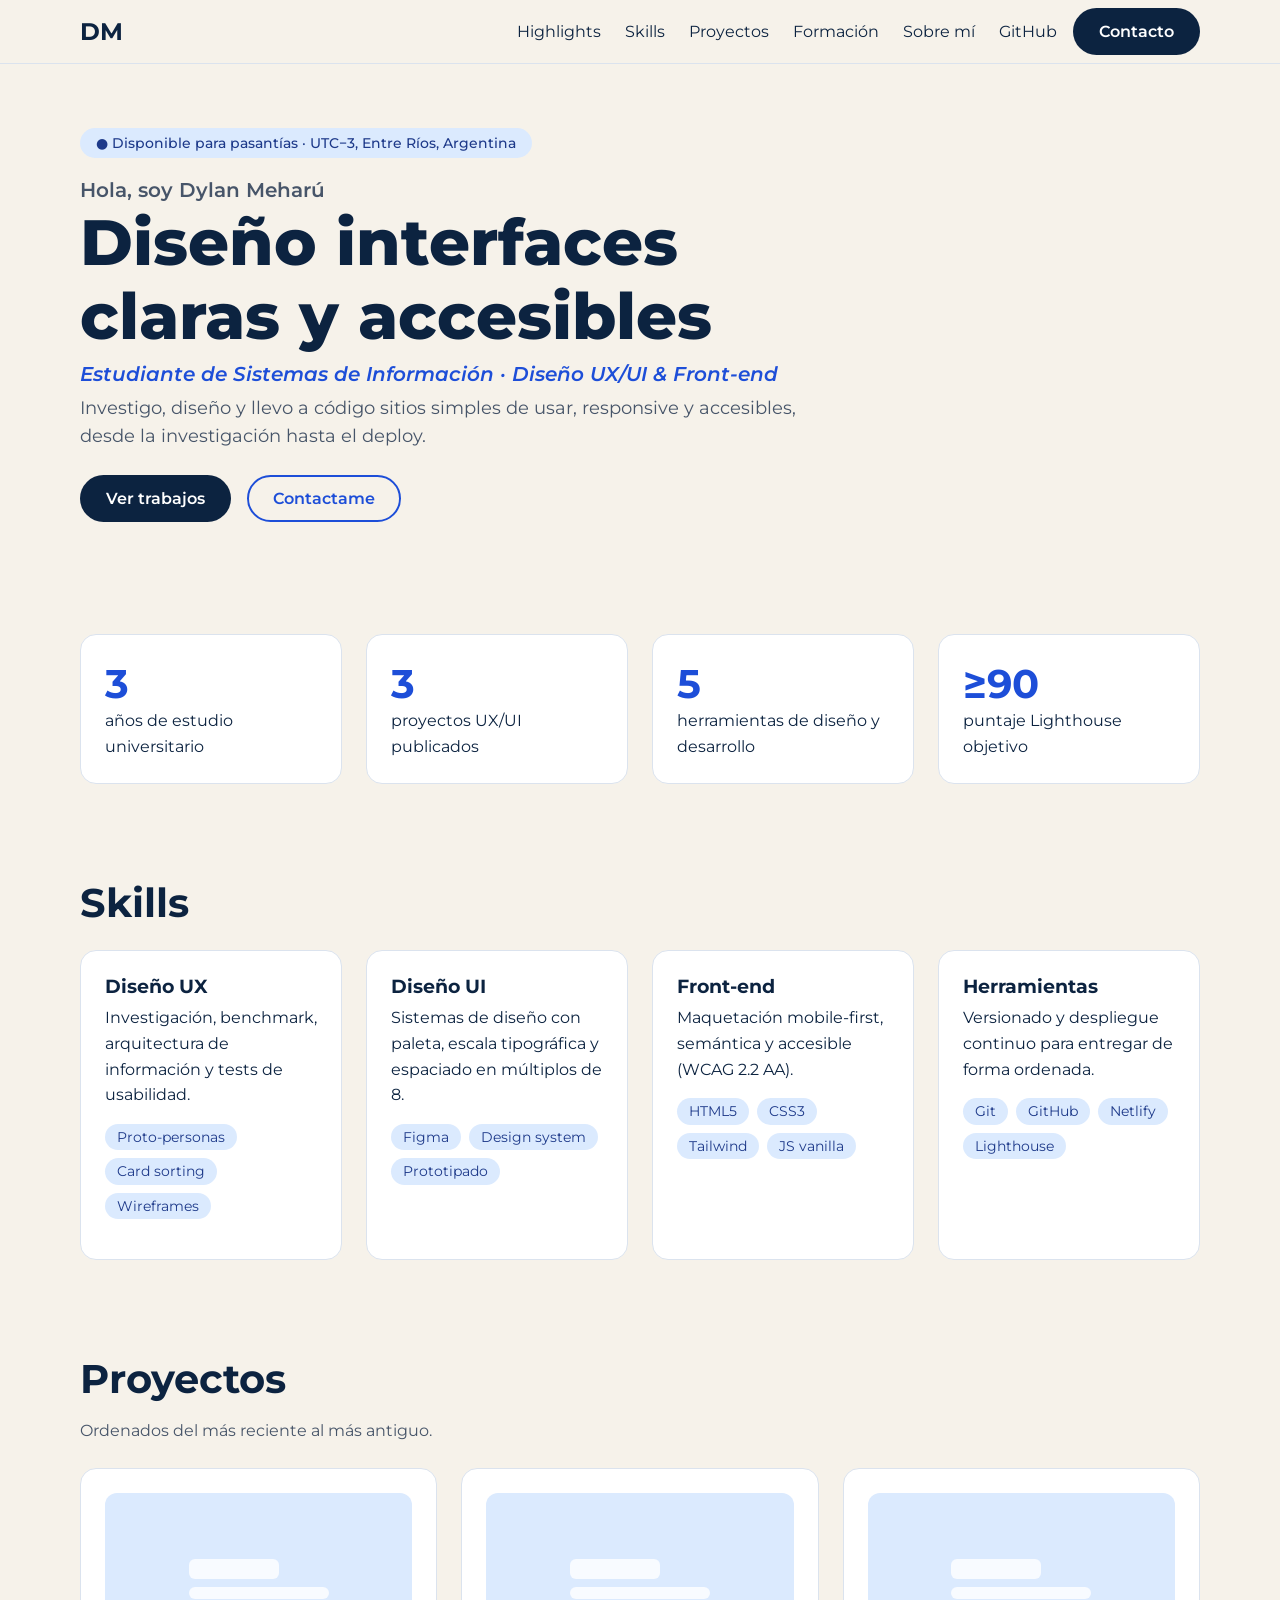
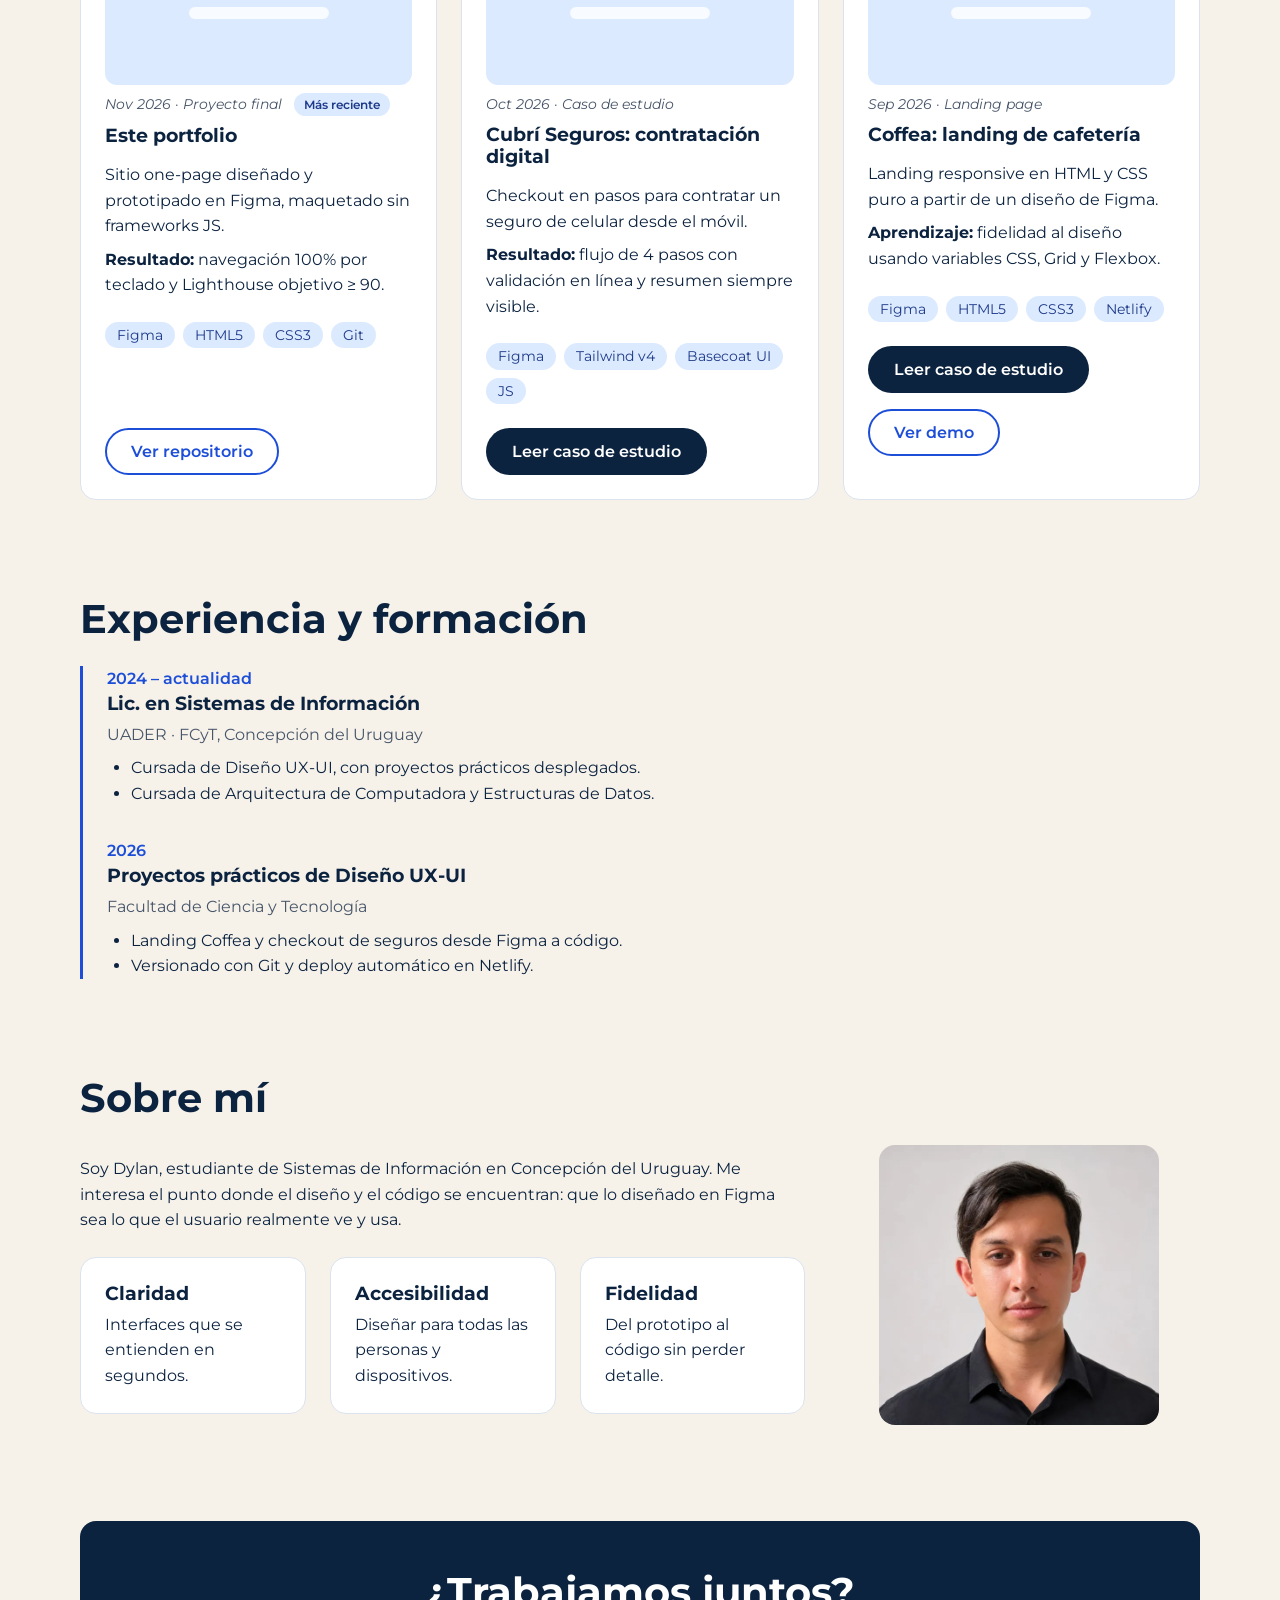
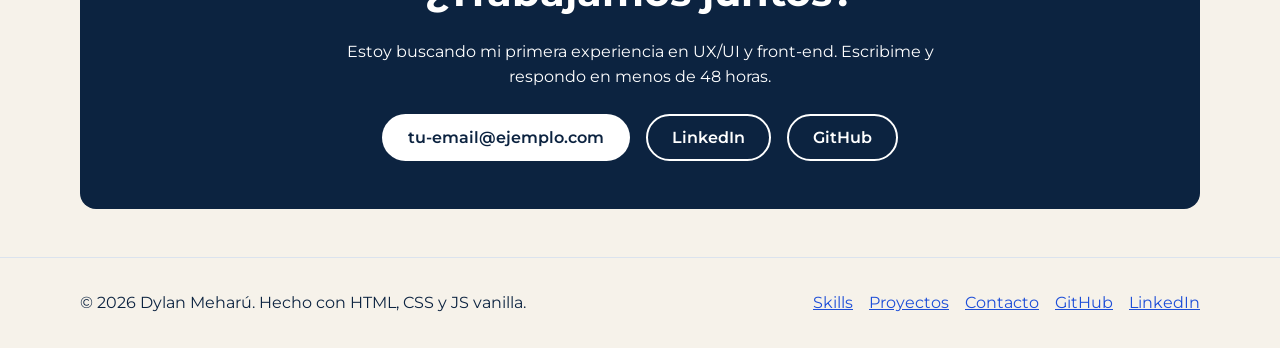
==== index.html @ 06a9a31b "feat: reordena el hero y deja el retrato solo en Sobre mí" ====
<!DOCTYPE html>
<html lang="es">

<head>
  <meta charset="utf-8">
  <meta name="viewport" content="width=device-width, initial-scale=1">
  <title>Dylan Meharú · Diseño UX/UI y Front-end</title>
  <meta name="description"
    content="Portfolio de Dylan Meharú, estudiante de Sistemas de Información (UADER). Casos de estudio de UX/UI y maquetación front-end accesible.">
  <meta name="theme-color" content="#f6f2ea">
  <meta property="og:title" content="Dylan Meharú · Diseño UX/UI y Front-end">
  <meta property="og:description" content="Casos de estudio de UX/UI y maquetación front-end accesible.">
  <meta property="og:type" content="website">
  <meta property="og:image" content="og-image.png">
  <link rel="icon"
    href="data:image/svg+xml,%3Csvg xmlns='http://www.w3.org/2000/svg' viewBox='0 0 32 32'%3E%3Crect width='32' height='32' rx='8' fill='%230c2340'/%3E%3Ctext x='16' y='22' font-size='16' font-family='sans-serif' font-weight='700' text-anchor='middle' fill='%23e8dcc8'%3EDM%3C/text%3E%3C/svg%3E">
  <link rel="preconnect" href="https://fonts.googleapis.com">
  <link rel="preconnect" href="https://fonts.gstatic.com" crossorigin>
  <link
    href="https://fonts.googleapis.com/css2?family=Montserrat:ital,wght@0,400;0,500;0,700;0,800;1,400;1,600&display=swap"
    rel="stylesheet">
  <link rel="stylesheet" href="styles.css">
</head>

<body>
  <a class="skip" href="#main">Saltar al contenido</a>

  <header class="site-header">
    <div class="container bar">
      <a href="#top" class="logo" aria-label="Dylan Meharú, inicio">DM</a>
      <button class="menu-btn" aria-expanded="false" aria-controls="nav" aria-label="Abrir menú">☰</button>
      <nav id="nav" class="nav" aria-label="Principal">
        <ul>
          <li><a href="#metrics">Highlights</a></li>
          <li><a href="#skills">Skills</a></li>
          <li><a href="#projects">Proyectos</a></li>
          <li><a href="#experience">Formación</a></li>
          <li><a href="#about">Sobre mí</a></li>
          <li><a href="https://github.com/meharudylan" target="_blank" rel="noopener noreferrer">GitHub</a></li>
          <li><a class="btn btn-primary" href="#contact">Contacto</a></li>
        </ul>
      </nav>
    </div>
  </header>

  <main id="main">
    <section id="top" class="hero container">
      <p class="badge"><span aria-hidden="true">●</span> Disponible para pasantías · UTC−3, Entre Ríos, Argentina</p>
      <p class="eyebrow">Hola, soy Dylan Meharú</p>
      <h1>Diseño interfaces claras y accesibles</h1>
      <p class="role">Estudiante de Sistemas de Información · Diseño UX/UI &amp; Front-end</p>
      <p class="lead">Investigo, diseño y llevo a código sitios simples de usar, responsive y accesibles, desde la
        investigación hasta el deploy.</p>
      <div class="actions">
        <a class="btn btn-primary" href="#projects">Ver trabajos</a>
        <a class="btn btn-secondary" href="#contact">Contactame</a>
      </div>
    </section>

    <section id="metrics" class="container" aria-labelledby="h-metrics">
      <h2 id="h-metrics" class="sr-only">Highlights</h2>
      <ul class="grid metrics">
        <li class="card"><span class="num">3</span><span>años de estudio universitario</span></li>
        <li class="card"><span class="num">3</span><span>proyectos UX/UI publicados</span></li>
        <li class="card"><span class="num">5</span><span>herramientas de diseño y desarrollo</span></li>
        <li class="card"><span class="num">≥90</span><span>puntaje Lighthouse objetivo</span></li>
      </ul>
    </section>

    <section id="skills" class="container" aria-labelledby="h-skills">
      <h2 id="h-skills">Skills</h2>
      <div class="grid cols-4">
        <article class="card">
          <h3>Diseño UX</h3>
          <p>Investigación, benchmark, arquitectura de información y tests de usabilidad.</p>
          <ul class="chips">
            <li>Proto-personas</li>
            <li>Card sorting</li>
            <li>Wireframes</li>
          </ul>
        </article>
        <article class="card">
          <h3>Diseño UI</h3>
          <p>Sistemas de diseño con paleta, escala tipográfica y espaciado en múltiplos de 8.</p>
          <ul class="chips">
            <li>Figma</li>
            <li>Design system</li>
            <li>Prototipado</li>
          </ul>
        </article>
        <article class="card">
          <h3>Front-end</h3>
          <p>Maquetación mobile-first, semántica y accesible (WCAG 2.2 AA).</p>
          <ul class="chips">
            <li>HTML5</li>
            <li>CSS3</li>
            <li>Tailwind</li>
            <li>JS vanilla</li>
          </ul>
        </article>
        <article class="card">
          <h3>Herramientas</h3>
          <p>Versionado y despliegue continuo para entregar de forma ordenada.</p>
          <ul class="chips">
            <li>Git</li>
            <li>GitHub</li>
            <li>Netlify</li>
            <li>Lighthouse</li>
          </ul>
        </article>
      </div>
    </section>

    <section id="projects" class="container" aria-labelledby="h-projects">
      <h2 id="h-projects">Proyectos</h2>
      <p class="section-intro">Ordenados del más reciente al más antiguo.</p>
      <div class="grid cols-3">
        <article class="card project">
          <div class="mock mock-c" role="img" aria-label="Mockup de este portfolio: hero con título grande y tarjetas">
            <span></span><span></span><span></span>
          </div>
          <p class="meta"><time datetime="2026-11">Nov 2026</time> · Proyecto final <span class="badge-new">Más
              reciente</span></p>
          <h3>Este portfolio</h3>
          <p>Sitio one-page diseñado y prototipado en Figma, maquetado sin frameworks JS.</p>
          <p><strong>Resultado:</strong> navegación 100% por teclado y Lighthouse objetivo ≥ 90.</p>
          <ul class="chips">
            <li>Figma</li>
            <li>HTML5</li>
            <li>CSS3</li>
            <li>Git</li>
          </ul>
          <a class="btn btn-secondary" href="https://github.com/meharudylan" target="_blank"
            rel="noopener noreferrer">Ver repositorio</a>
        </article>
        <article class="card project">
          <div class="mock" role="img" aria-label="Mockup del checkout de Cubrí Seguros: pasos y resumen de pago">
            <span></span><span></span><span></span>
          </div>
          <p class="meta"><time datetime="2026-10">Oct 2026</time> · Caso de estudio</p>
          <h3>Cubrí Seguros: contratación digital</h3>
          <p>Checkout en pasos para contratar un seguro de celular desde el móvil.</p>
          <p><strong>Resultado:</strong> flujo de 4 pasos con validación en línea y resumen siempre visible.</p>
          <ul class="chips">
            <li>Figma</li>
            <li>Tailwind v4</li>
            <li>Basecoat UI</li>
            <li>JS</li>
          </ul>
          <button class="btn btn-primary" data-open="case">Leer caso de estudio</button>
        </article>
        <article class="card project">
          <div class="mock mock-b" role="img"
            aria-label="Mockup de la landing Coffea: portada con imagen de café y botón de pedido">
            <span></span><span></span><span></span>
          </div>
          <p class="meta"><time datetime="2026-09">Sep 2026</time> · Landing page</p>
          <h3>Coffea: landing de cafetería</h3>
          <p>Landing responsive en HTML y CSS puro a partir de un diseño de Figma.</p>
          <p><strong>Aprendizaje:</strong> fidelidad al diseño usando variables CSS, Grid y Flexbox.</p>
          <ul class="chips">
            <li>Figma</li>
            <li>HTML5</li>
            <li>CSS3</li>
            <li>Netlify</li>
          </ul>
          <div class="actions"><button class="btn btn-primary" data-open="case-coffea">Leer caso de estudio</button><a
              class="btn btn-secondary" href="https://coffea-landing.netlify.app/" target="_blank"
              rel="noopener noreferrer">Ver demo</a></div>
        </article>
      </div>
    </section>

    <section id="experience" class="container" aria-labelledby="h-exp">
      <h2 id="h-exp">Experiencia y formación</h2>
      <ol class="timeline">
        <li><span class="period">2024 – actualidad</span>
          <h3>Lic. en Sistemas de Información</h3>
          <p class="org">UADER · FCyT, Concepción del Uruguay</p>
          <ul>
            <li>Cursada de Diseño UX-UI, con proyectos prácticos desplegados.</li>
            <li>Cursada de Arquitectura de Computadora y Estructuras de Datos.</li>
          </ul>
        </li>
        <li><span class="period">2026</span>
          <h3>Proyectos prácticos de Diseño UX-UI</h3>
          <p class="org">Facultad de Ciencia y Tecnología</p>
          <ul>
            <li>Landing Coffea y checkout de seguros desde Figma a código.</li>
            <li>Versionado con Git y deploy automático en Netlify.</li>
          </ul>
        </li>
      </ol>
    </section>

    <section id="about" class="container" aria-labelledby="h-about">
      <h2 id="h-about">Sobre mí</h2>
      <div class="about">
        <div>
          <p>Soy Dylan, estudiante de Sistemas de Información en Concepción del Uruguay. Me interesa el punto donde el
            diseño y el código se encuentran: que lo diseñado en Figma sea lo que el usuario realmente ve y usa.</p>
          <div class="grid cols-3">
            <article class="card">
              <h3>Claridad</h3>
              <p>Interfaces que se entienden en segundos.</p>
            </article>
            <article class="card">
              <h3>Accesibilidad</h3>
              <p>Diseñar para todas las personas y dispositivos.</p>
            </article>
            <article class="card">
              <h3>Fidelidad</h3>
              <p>Del prototipo al código sin perder detalle.</p>
            </article>
          </div>
        </div>
        <img src="retrato.webp" width="320" height="320" loading="lazy"
          alt="Retrato de Dylan Meharú, de frente, con camisa negra y fondo gris claro">
      </div>
    </section>

    <section id="contact" class="container" aria-labelledby="h-contact">
      <div class="contact">
        <h2 id="h-contact">¿Trabajamos juntos?</h2>
        <p>Estoy buscando mi primera experiencia en UX/UI y front-end. Escribime y respondo en menos de 48 horas.</p>
        <div class="actions">
          <a class="btn btn-light" href="mailto:tu-email@ejemplo.com">tu-email@ejemplo.com</a>
          <a class="btn btn-outline" href="https://www.linkedin.com/in/dylan-meharu-67aa97449/" target="_blank"
            rel="noopener noreferrer">LinkedIn</a>
          <a class="btn btn-outline" href="https://github.com/meharudylan" target="_blank"
            rel="noopener noreferrer">GitHub</a>
        </div>
      </div>
    </section>
  </main>

  <footer class="site-footer">
    <div class="container foot">
      <p>© 2026 Dylan Meharú. Hecho con HTML, CSS y JS vanilla.</p>
      <nav aria-label="Pie de página">
        <ul>
          <li><a href="#skills">Skills</a></li>
          <li><a href="#projects">Proyectos</a></li>
          <li><a href="#contact">Contacto</a></li>
          <li><a href="https://github.com/meharudylan" target="_blank" rel="noopener noreferrer">GitHub</a></li>
          <li><a href="https://www.linkedin.com/in/dylan-meharu-67aa97449/" target="_blank"
              rel="noopener noreferrer">LinkedIn</a>
          </li>
        </ul>
      </nav>
    </div>
  </footer>

  <dialog id="case" aria-labelledby="case-title">
    <article>
      <button class="close" data-close aria-label="Cerrar caso de estudio">✕</button>
      <h2 id="case-title">Caso de estudio: Cubrí Seguros</h2>
      <h3>Problema</h3>
      <p>Contratar un seguro online suele ser largo y confuso; muchas personas abandonan antes de pagar.</p>
      <h3>Proceso</h3>
      <p>Definí un proto-persona, comparé 3 flujos de contratación, armé wireframes y un design system en Figma, y probé
        el prototipo con 3 personas.</p>
      <h3>Solución</h3>
      <p>Un checkout de 4 pasos (datos, equipo, plan y pago) con validación en línea y un resumen fijo del precio.</p>
      <h3>Resultado</h3>
      <p>Las 3 personas completaron la contratación sin ayuda; ajusté etiquetas y el contraste de errores según sus
        hallazgos.</p>
    </article>
  </dialog>
  <dialog id="case-coffea" aria-labelledby="case-coffea-title">
    <article>
      <button class="close" data-close aria-label="Cerrar caso de estudio">✕</button>
      <h2 id="case-coffea-title">Caso de estudio: Coffea</h2>
      <h3>Problema</h3>
      <p>Una cafetería necesitaba una landing que mostrara menú, historia y contacto de forma clara en el celular, sin
        depender de frameworks ni de un sitio pesado.</p>
      <h3>Proceso</h3>
      <p>Partí de un diseño de Figma y lo analicé por secciones. Definí variables CSS para la paleta y el espaciado en
        múltiplos de 8, y maqueté mobile-first con Flexbox y Grid.</p>
      <h3>Solución</h3>
      <p>Una landing estática en HTML5 y CSS3, sin JavaScript, con encabezados ordenados, imágenes optimizadas y botones
        con estados hover, foco y activo.</p>
      <h3>Resultado</h3>
      <p>El sitio se ve igual al diseño en 375, 768 y 1280 px y se publica automáticamente en Netlify desde el
        repositorio. Aprendí a mantener fidelidad al Figma con un sistema de variables.</p>
    </article>
  </dialog>
  <script src="script.js" defer></script>
</body>

</html>
---- styles.css ----
/* Paleta: azul marino #0C2340 con acento beige #E8DCC8 (modo oscuro) */
:root {
  --bg: #f6f2ea;
  --surface: #ffffff;
  --ink: #0c2340;
  --muted: #475569;
  --line: #dbe3ee;
  --primary-bg: #0c2340;
  --primary-hover: #081a30;
  --primary-text: #ffffff;
  --secondary: #1d4ed8;
  --focus: #1d4ed8;
  --tag-bg: #dbeafe;
  --tag-text: #1e3a8a;
  --ok: #15803d;
  --err: #b91c1c;
  --s1: 8px;
  --s2: 16px;
  --s3: 24px;
  --s4: 32px;
  --s6: 48px;
  --s8: 64px;
  --r: 16px;
  --font-d: "Montserrat", system-ui, sans-serif;
  --font-b: "Montserrat", system-ui, sans-serif
}

* {
  box-sizing: border-box;
  margin: 0
}

html {
  scroll-behavior: smooth
}

body {
  font: 400 1rem/1.6 var(--font-b);
  background: var(--bg);
  color: var(--ink)
}

section[id] {
  scroll-margin-top: 88px
}

img {
  max-width: 100%;
  height: auto;
  border-radius: var(--r)
}

ul,
ol {
  padding: 0;
  list-style: none
}

a {
  color: var(--secondary)
}

h1,
h2,
h3 {
  font-family: var(--font-d);
  line-height: 1.15
}

h1 {
  font-size: clamp(2.25rem, 7vw, 4rem);
  font-weight: 800
}

h2 {
  font-size: clamp(1.75rem, 4vw, 2.5rem);
  margin-bottom: var(--s3)
}

h3 {
  font-size: 1.2rem;
  margin-bottom: var(--s1);
  font-weight: 700
}

.container {
  width: min(1120px, 100% - 2*var(--s2));
  margin-inline: auto;
  padding-block: var(--s6)
}

.sr-only {
  position: absolute;
  width: 1px;
  height: 1px;
  overflow: hidden;
  clip: rect(0 0 0 0)
}

.skip {
  position: absolute;
  left: var(--s2);
  top: -60px;
  background: var(--ink);
  color: var(--bg);
  padding: var(--s1) var(--s2);
  border-radius: 8px;
  z-index: 30
}

.skip:focus-visible {
  top: var(--s1)
}

:focus-visible {
  outline: 3px solid var(--focus);
  outline-offset: 3px
}

.site-header {
  position: sticky;
  top: 0;
  z-index: 20;
  background: var(--bg);
  border-bottom: 1px solid var(--line)
}

.bar {
  display: flex;
  align-items: center;
  justify-content: space-between;
  padding-block: var(--s1)
}

.logo {
  font: 700 1.5rem var(--font-d);
  text-decoration: none;
  color: var(--ink)
}

.menu-btn {
  font-size: 1.5rem;
  background: none;
  color: var(--ink);
  border: 1px solid var(--line);
  border-radius: 8px;
  width: 44px;
  height: 44px;
  cursor: pointer
}

.nav {
  display: none;
  position: absolute;
  left: 0;
  right: 0;
  top: 100%;
  background: var(--bg);
  border-bottom: 1px solid var(--line);
  padding: var(--s2)
}

.nav.open {
  display: block
}

.nav ul {
  display: grid;
  gap: var(--s1)
}

.nav a:not(.btn) {
  display: block;
  padding: var(--s1);
  color: var(--ink);
  text-decoration: none;
  border-radius: 8px
}

.nav a:not(.btn):hover {
  background: var(--tag-bg)
}

.btn {
  display: inline-block;
  font: 600 1rem var(--font-b);
  padding: 12px 24px;
  border-radius: 999px;
  border: 2px solid transparent;
  text-decoration: none;
  cursor: pointer;
  transition: transform .2s, background .2s
}

.btn:hover {
  transform: translateY(-2px)
}

.btn:active {
  transform: translateY(0)
}

.btn-primary {
  background: var(--primary-bg);
  color: var(--primary-text)
}

.btn-primary:hover {
  background: var(--primary-hover)
}

.btn-secondary {
  background: transparent;
  color: var(--secondary);
  border-color: var(--secondary)
}

.btn-secondary:hover {
  background: var(--tag-bg)
}

.btn-light {
  background: var(--primary-text);
  color: var(--primary-bg)
}

.btn-outline {
  border-color: var(--primary-text);
  color: var(--primary-text)
}

.btn-outline:hover {
  background: color-mix(in srgb, var(--primary-text) 15%, transparent)
}

.hero {
  padding-block: var(--s8)
}

.badge {
  display: inline-block;
  background: var(--tag-bg);
  color: var(--tag-text);
  padding: 4px 16px;
  border-radius: 999px;
  font-size: .875rem;
  font-weight: 500
}

.role {
  font: italic 600 1.25rem var(--font-b);
  color: var(--secondary);
  margin-block: var(--s1)
}

.lead {
  max-width: 60ch;
  font-size: 1.125rem;
  color: var(--muted);
  margin-bottom: var(--s3)
}

.actions {
  display: flex;
  flex-wrap: wrap;
  gap: var(--s2)
}

.grid {
  display: grid;
  gap: var(--s3)
}

.metrics {
  grid-template-columns: repeat(2, 1fr)
}

.card {
  background: var(--surface);
  border: 1px solid var(--line);
  border-radius: var(--r);
  padding: var(--s3);
  transition: transform .2s, box-shadow .2s
}

.card:hover {
  transform: translateY(-4px);
  box-shadow: 0 12px 24px rgba(0, 0, 0, .15)
}

.num {
  display: block;
  font: 700 2.5rem var(--font-d);
  color: var(--secondary)
}

.chips {
  display: flex;
  flex-wrap: wrap;
  gap: var(--s1);
  margin-block: var(--s2)
}

.chips li {
  background: var(--tag-bg);
  color: var(--tag-text);
  padding: 2px 12px;
  border-radius: 999px;
  font-size: .875rem
}

.project {
  display: flex;
  flex-direction: column;
  gap: var(--s1)
}

.project .btn {
  align-self: flex-start;
  margin-top: auto
}

.meta {
  font-style: italic;
  font-size: .875rem;
  color: var(--muted)
}

.section-intro {
  max-width: 60ch;
  color: var(--muted);
  margin: -8px 0 var(--s3)
}

.badge-new {
  display: inline-block;
  margin-left: 8px;
  padding: 2px 10px;
  border-radius: 999px;
  background: var(--tag-bg);
  color: var(--tag-text);
  font-size: .75rem;
  font-style: normal;
  font-weight: 600
}

.mock {
  aspect-ratio: 16/10;
  border-radius: 12px;
  background: var(--tag-bg);
  display: grid;
  place-content: center;
  gap: 8px;
  padding: var(--s2)
}

.mock span {
  display: block;
  height: 12px;
  width: 140px;
  background: var(--surface);
  opacity: .8;
  border-radius: 6px
}

.mock span:first-child {
  width: 90px;
  height: 20px
}

.timeline {
  border-left: 3px solid var(--secondary);
  padding-left: var(--s3);
  display: grid;
  gap: var(--s4)
}

.period {
  font-weight: 600;
  color: var(--secondary)
}

.org {
  color: var(--muted)
}

.timeline ul {
  list-style: disc;
  padding-left: var(--s3);
  margin-top: var(--s1)
}

.about {
  display: grid;
  gap: var(--s4)
}

.about .grid {
  margin-top: var(--s3)
}

.about img {
  justify-self: center;
  max-width: 280px
}

.contact {
  background: var(--primary-bg);
  color: var(--primary-text);
  border-radius: var(--r);
  padding: var(--s6) var(--s3);
  text-align: center
}

.contact p {
  max-width: 55ch;
  margin: 0 auto var(--s3)
}

.contact .actions {
  justify-content: center
}

.contact :focus-visible {
  outline-color: var(--primary-text)
}

.site-footer {
  border-top: 1px solid var(--line)
}

.foot {
  display: grid;
  gap: var(--s2);
  padding-block: var(--s4)
}

.foot ul {
  display: flex;
  flex-wrap: wrap;
  gap: var(--s2)
}

dialog {
  max-width: 640px;
  width: calc(100% - 32px);
  border: 0;
  border-radius: var(--r);
  padding: var(--s4);
  background: var(--surface);
  color: var(--ink)
}

dialog::backdrop {
  background: rgba(0, 0, 0, .6)
}

dialog h3 {
  margin-top: var(--s2);
  color: var(--secondary)
}

.close {
  position: absolute;
  right: 16px;
  top: 16px;
  width: 44px;
  height: 44px;
  border: 0;
  border-radius: 50%;
  background: var(--line);
  color: var(--ink);
  cursor: pointer
}

@media (min-width:768px) {
  .metrics {
    grid-template-columns: repeat(4, 1fr)
  }

  .cols-3 {
    grid-template-columns: repeat(3, 1fr)
  }

  .cols-4 {
    grid-template-columns: repeat(2, 1fr)
  }

  .about {
    grid-template-columns: 2fr 1fr;
    align-items: center
  }
}

@media (min-width:1280px) {
  .menu-btn {
    display: none
  }

  .nav {
    display: block;
    position: static;
    border: 0;
    padding: 0;
    background: none
  }

  .nav ul {
    display: flex;
    align-items: center;
    gap: var(--s1)
  }

  .cols-4 {
    grid-template-columns: repeat(4, 1fr)
  }

  .foot {
    grid-template-columns: 1fr auto;
    align-items: center
  }
}

@media (prefers-reduced-motion:reduce) {
  html {
    scroll-behavior: auto
  }

  * {
    transition: none !important
  }
}

.eyebrow {
  font-size: 1.25rem;
  font-weight: 600;
  color: var(--muted);
  margin-top: var(--s2)
}

.hero h1 {
  max-width: 18ch
}
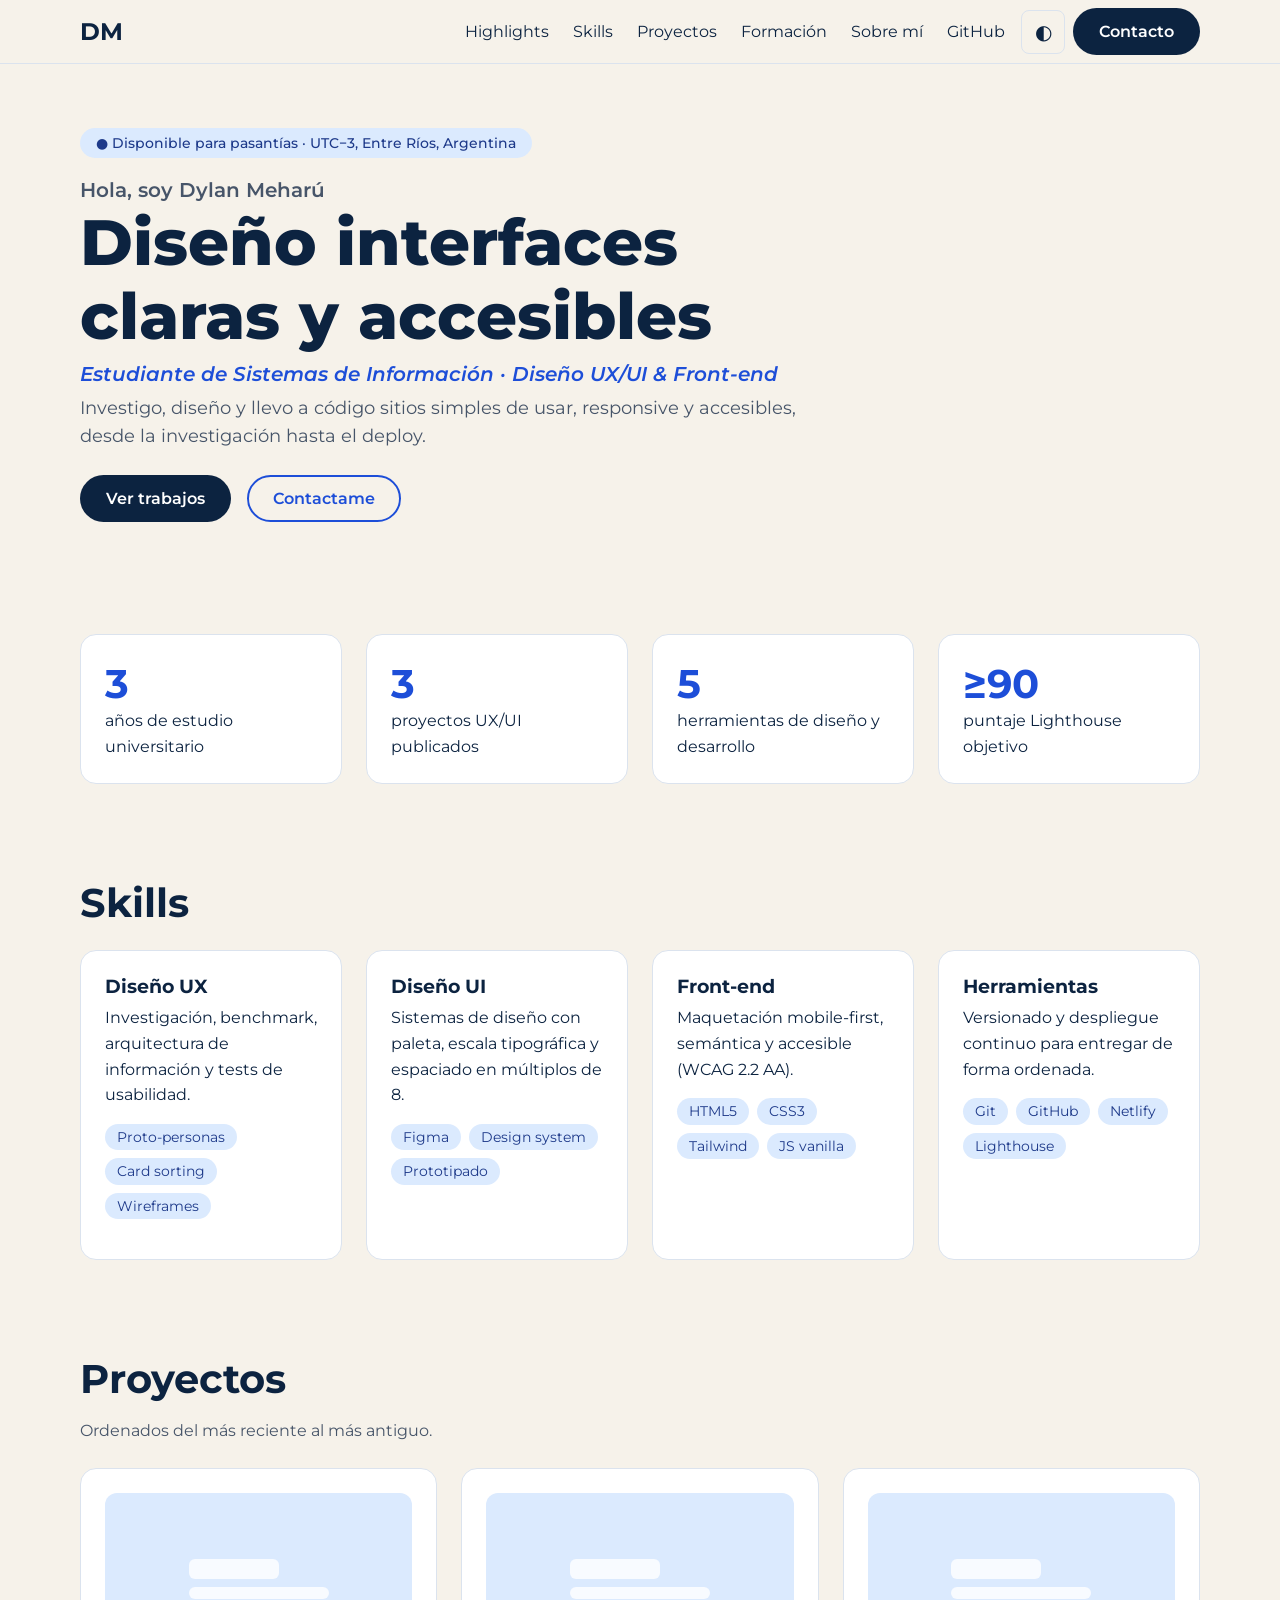
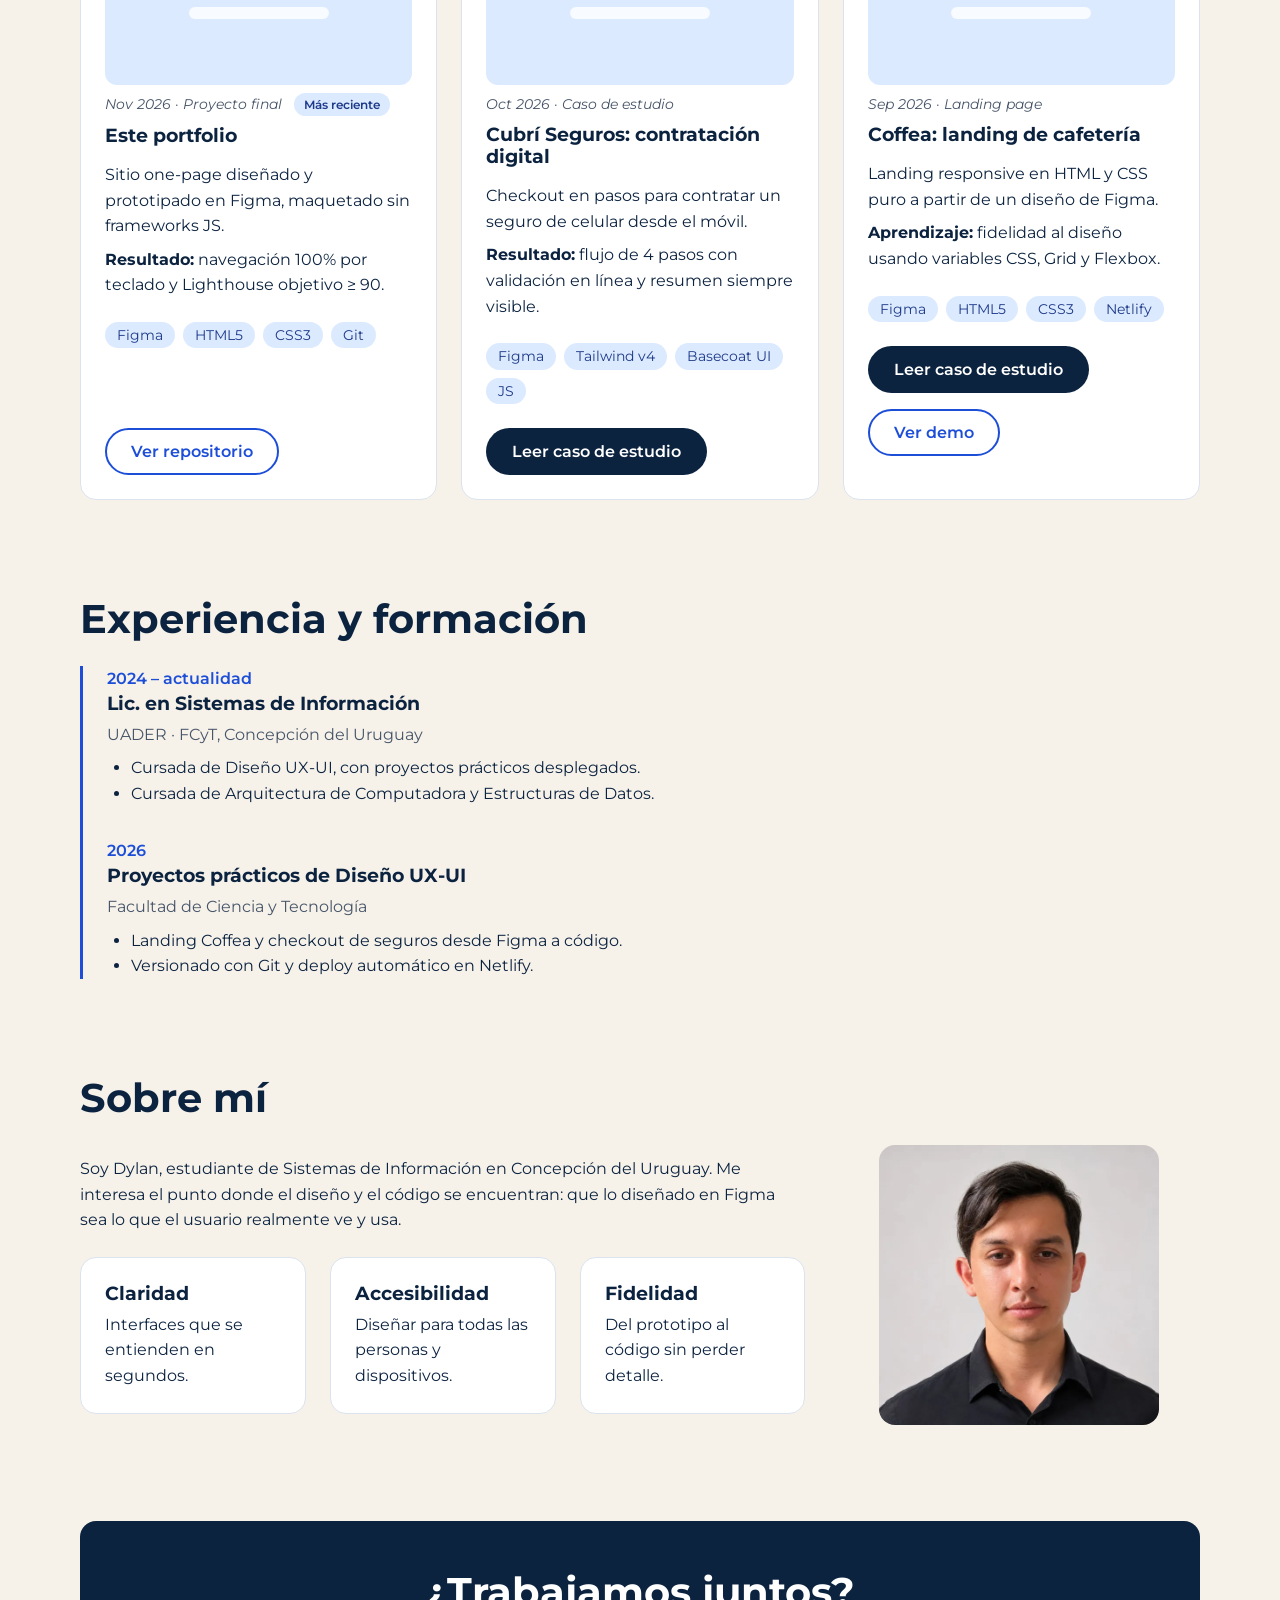
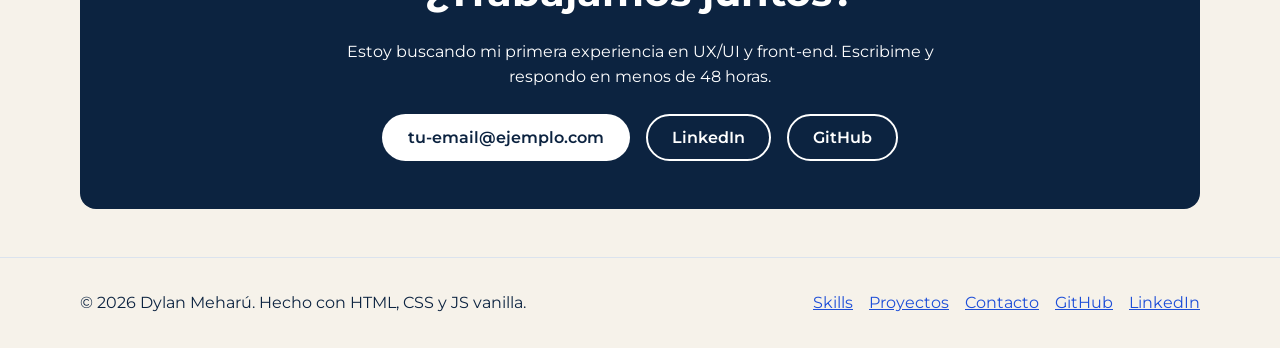
==== commit bf4c5e7e: "feat: agrega modo claro y oscuro con botón de cambio" ====
--- a/index.html
+++ b/index.html
@@ -7,7 +7,7 @@
   <title>Dylan Meharú · Diseño UX/UI y Front-end</title>
   <meta name="description"
     content="Portfolio de Dylan Meharú, estudiante de Sistemas de Información (UADER). Casos de estudio de UX/UI y maquetación front-end accesible.">
-  <meta name="theme-color" content="#f6f2ea">
+  <meta name="theme-color" content="#0c2340">
   <meta property="og:title" content="Dylan Meharú · Diseño UX/UI y Front-end">
   <meta property="og:description" content="Casos de estudio de UX/UI y maquetación front-end accesible.">
   <meta property="og:type" content="website">
@@ -19,6 +19,14 @@
   <link
     href="https://fonts.googleapis.com/css2?family=Montserrat:ital,wght@0,400;0,500;0,700;0,800;1,400;1,600&display=swap"
     rel="stylesheet">
+  <script>
+    (function () {
+      var t;
+      try { t = localStorage.getItem('theme'); } catch (e) { }
+      if (!t) t = matchMedia('(prefers-color-scheme: light)').matches ? 'light' : 'dark';
+      document.documentElement.dataset.theme = t;
+    })();
+  </script>
   <link rel="stylesheet" href="styles.css">
 </head>
 
@@ -37,6 +45,8 @@
           <li><a href="#experience">Formación</a></li>
           <li><a href="#about">Sobre mí</a></li>
           <li><a href="https://github.com/meharudylan" target="_blank" rel="noopener noreferrer">GitHub</a></li>
+          <li><button class="theme-btn" type="button" aria-pressed="true" aria-label="Cambiar a modo claro">◐</button>
+          </li>
           <li><a class="btn btn-primary" href="#contact">Contacto</a></li>
         </ul>
       </nav>
--- a/styles.css
+++ b/styles.css
@@ -540,4 +540,39 @@
 
 .hero h1 {
   max-width: 18ch
+}
+
+/* Modo oscuro: azul marino de fondo y acento beige */
+[data-theme="dark"] {
+  color-scheme: dark;
+  --bg: #0c2340;
+  --surface: #14335c;
+  --ink: #e8eef7;
+  --muted: #b4c3db;
+  --line: #2a4670;
+  --primary-bg: #e8dcc8;
+  --primary-hover: #f3ecdd;
+  --primary-text: #081a30;
+  --secondary: #93b4f5;
+  --focus: #e8dcc8;
+  --tag-bg: #2a4670;
+  --tag-text: #dbeafe;
+  --ok: #86efac;
+  --err: #fca5a5
+}
+
+.theme-btn {
+  font-size: 1.25rem;
+  background: none;
+  color: var(--ink);
+  border: 1px solid var(--line);
+  border-radius: 8px;
+  width: 44px;
+  height: 44px;
+  cursor: pointer;
+  transition: background .2s
+}
+
+.theme-btn:hover {
+  background: var(--tag-bg)
 }
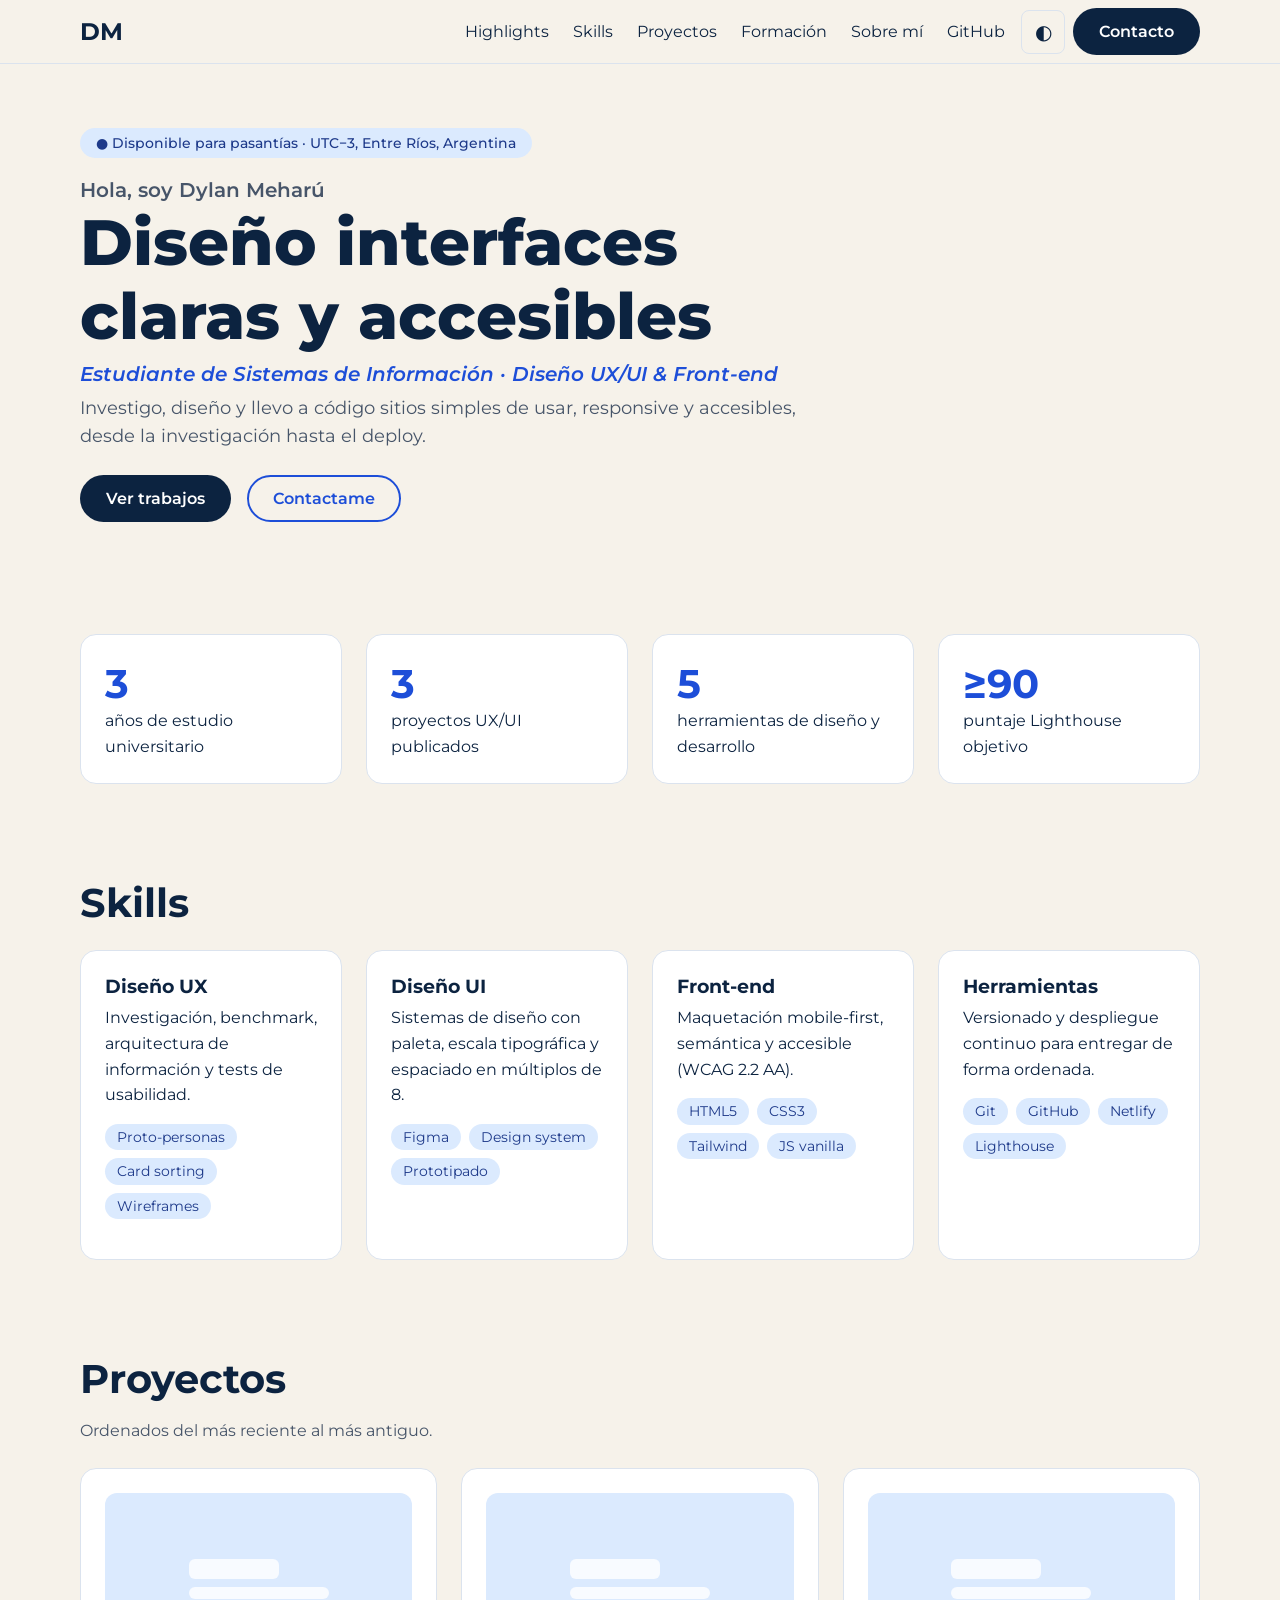
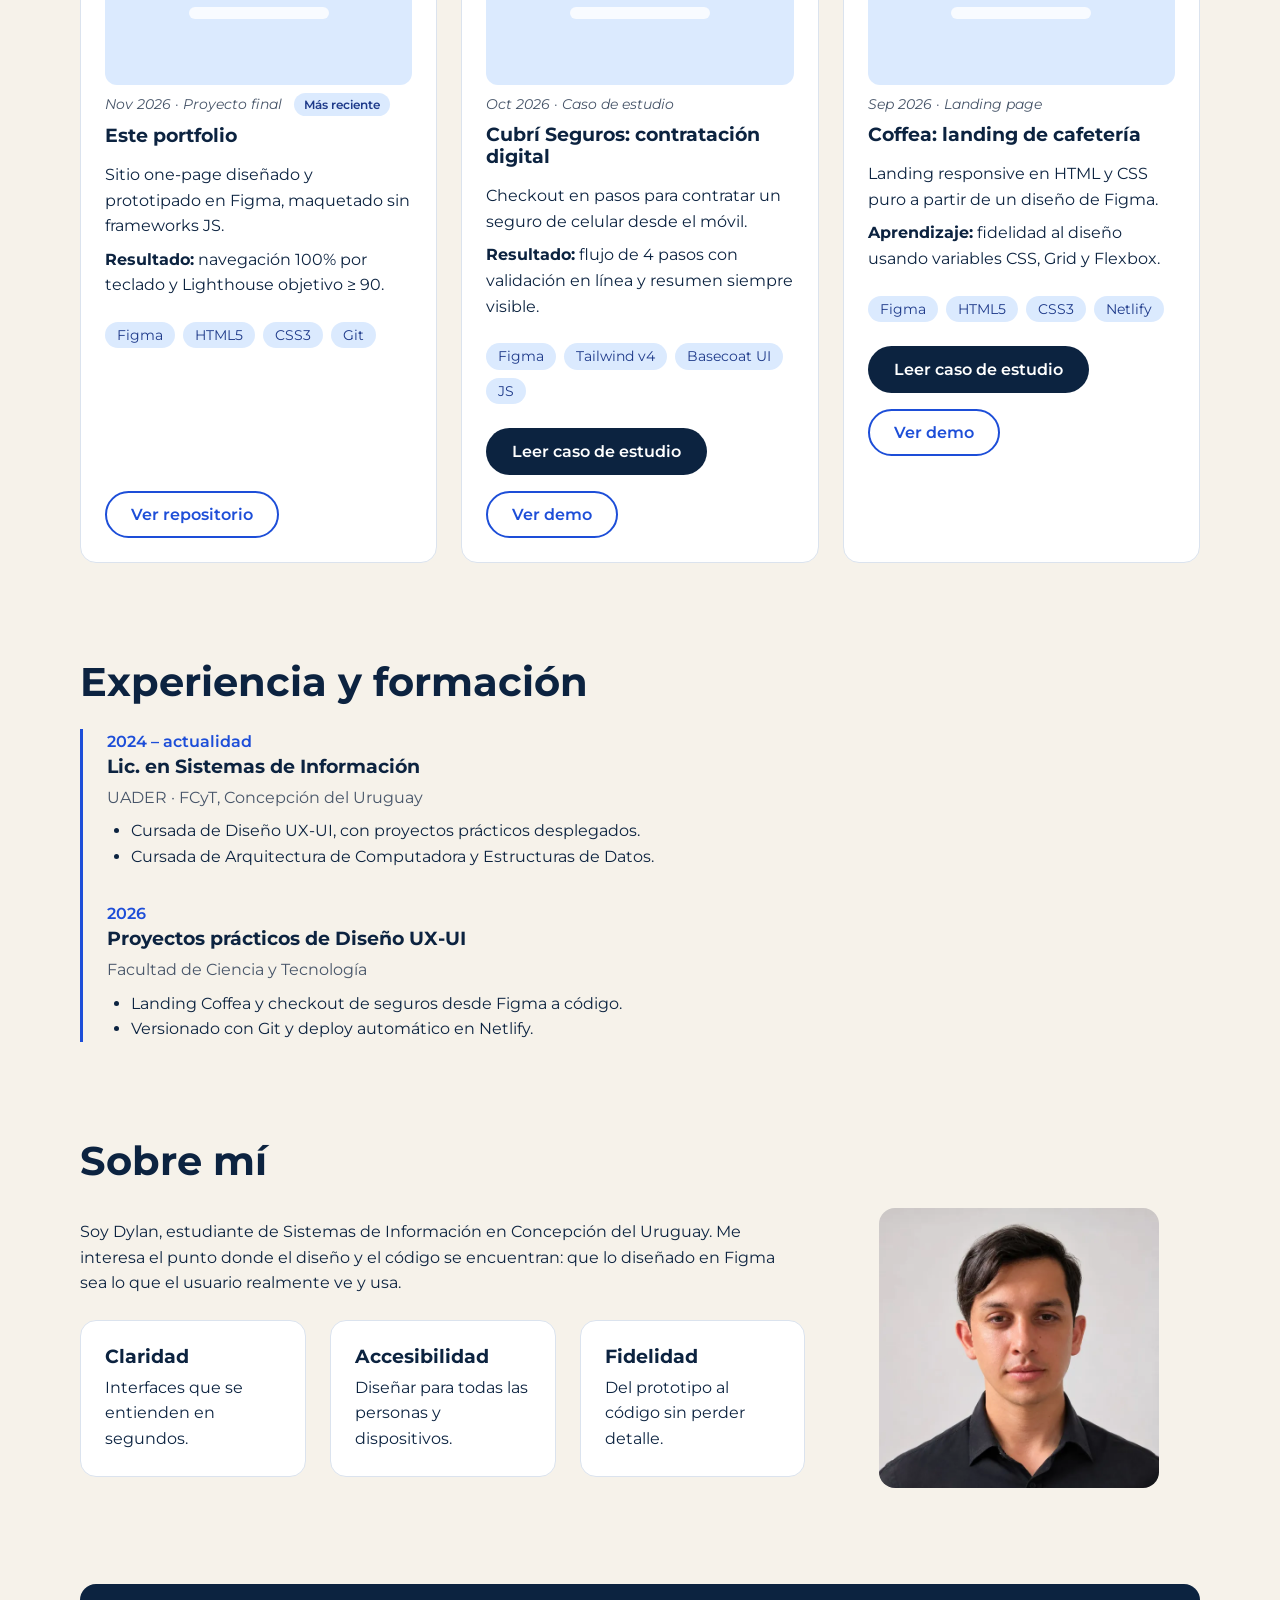
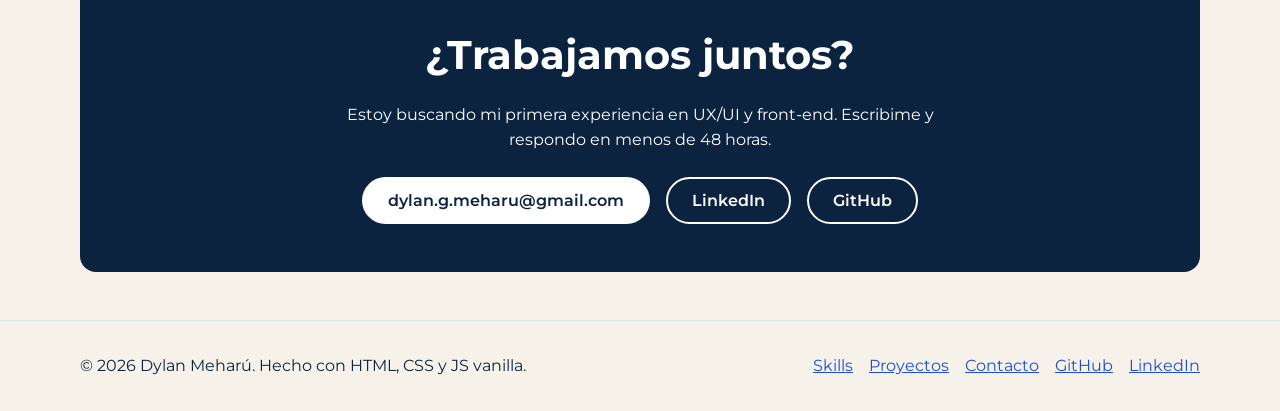
==== commit 29f4adbf: "feat: corrección de correo" ====
--- a/index.html
+++ b/index.html
@@ -157,7 +157,9 @@
             <li>Basecoat UI</li>
             <li>JS</li>
           </ul>
-          <button class="btn btn-primary" data-open="case">Leer caso de estudio</button>
+          <div class="actions"><button class="btn btn-primary" data-open="case">Leer caso de estudio</button><a
+              class="btn btn-secondary" href="https://seguroscubri.netlify.app/" target="_blank"
+              rel="noopener noreferrer">Ver demo</a></div>
         </article>
         <article class="card project">
           <div class="mock mock-b" role="img"
@@ -234,7 +236,7 @@
         <h2 id="h-contact">¿Trabajamos juntos?</h2>
         <p>Estoy buscando mi primera experiencia en UX/UI y front-end. Escribime y respondo en menos de 48 horas.</p>
         <div class="actions">
-          <a class="btn btn-light" href="mailto:tu-email@ejemplo.com">tu-email@ejemplo.com</a>
+          <a class="btn btn-light" href="mailto:dylan.g.meharu@gmail.com">dylan.g.meharu@gmail.com</a>
           <a class="btn btn-outline" href="https://www.linkedin.com/in/dylan-meharu-67aa97449/" target="_blank"
             rel="noopener noreferrer">LinkedIn</a>
           <a class="btn btn-outline" href="https://github.com/meharudylan" target="_blank"
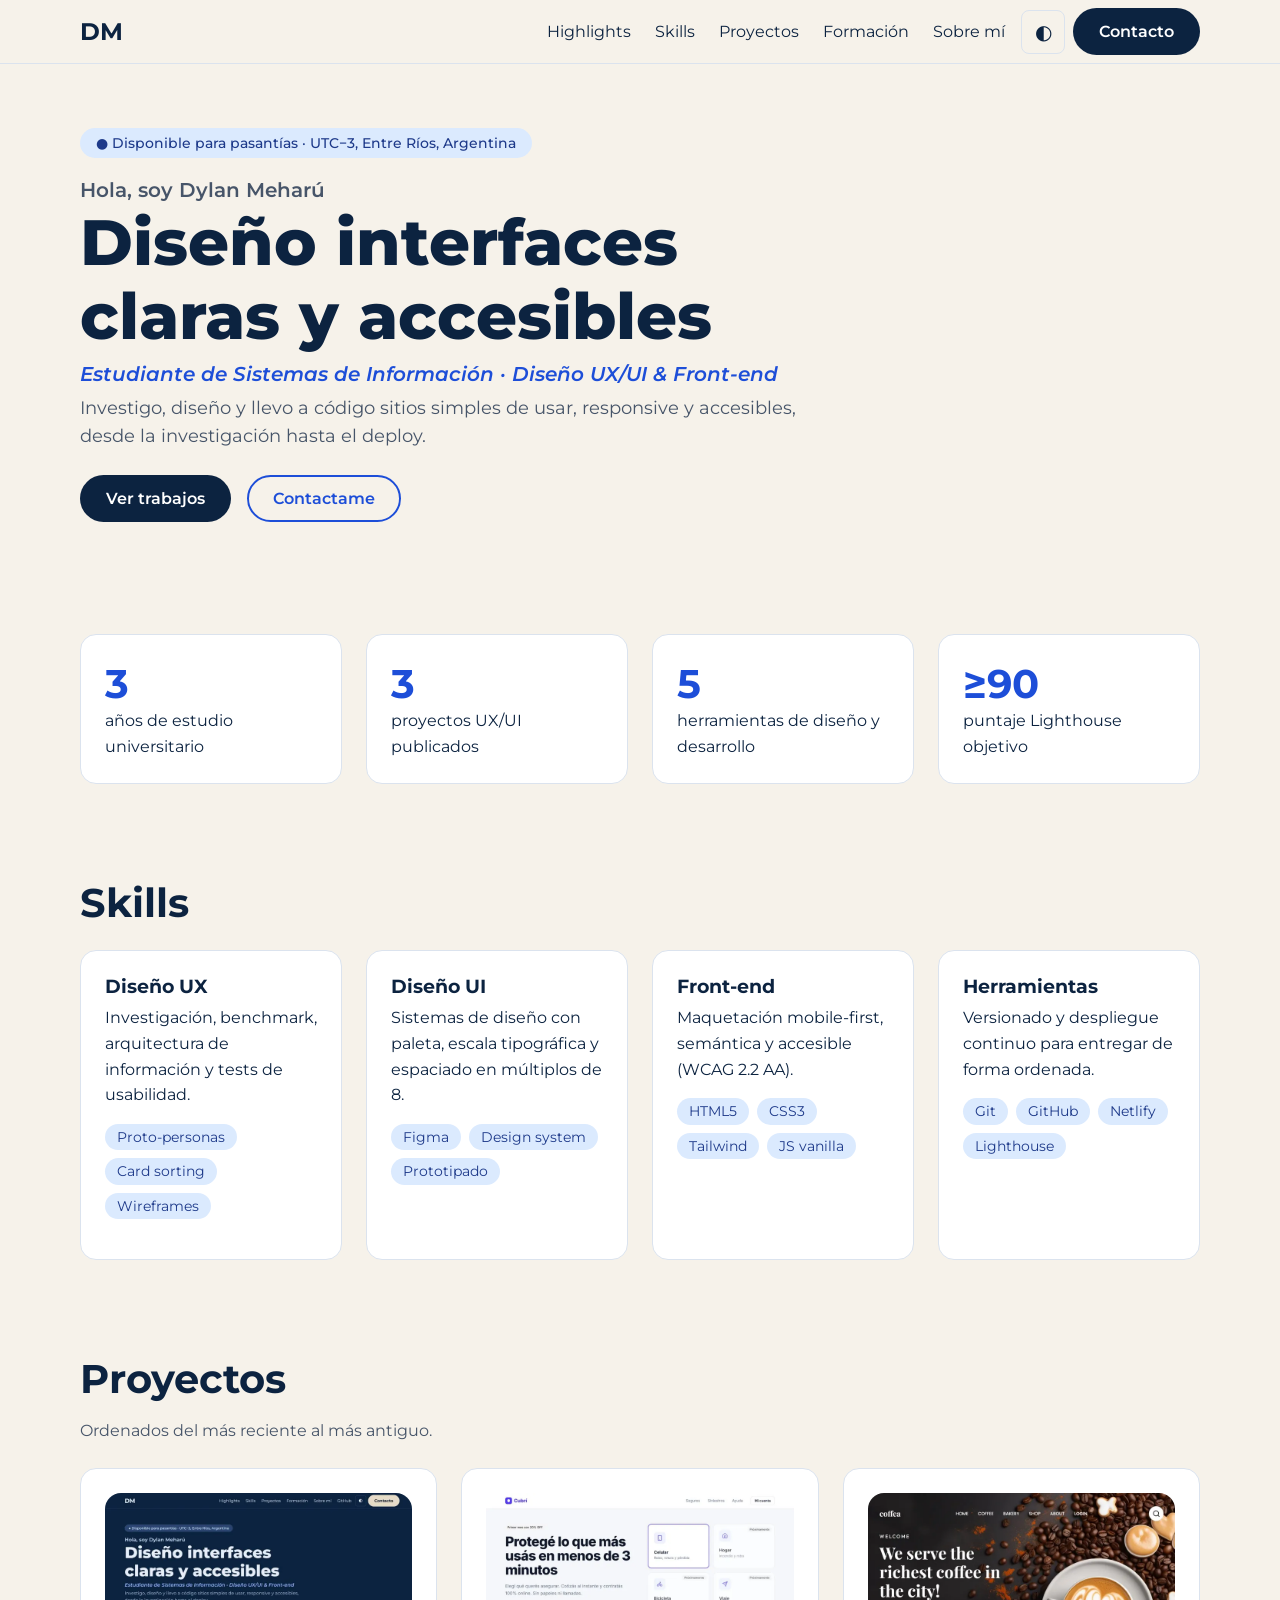
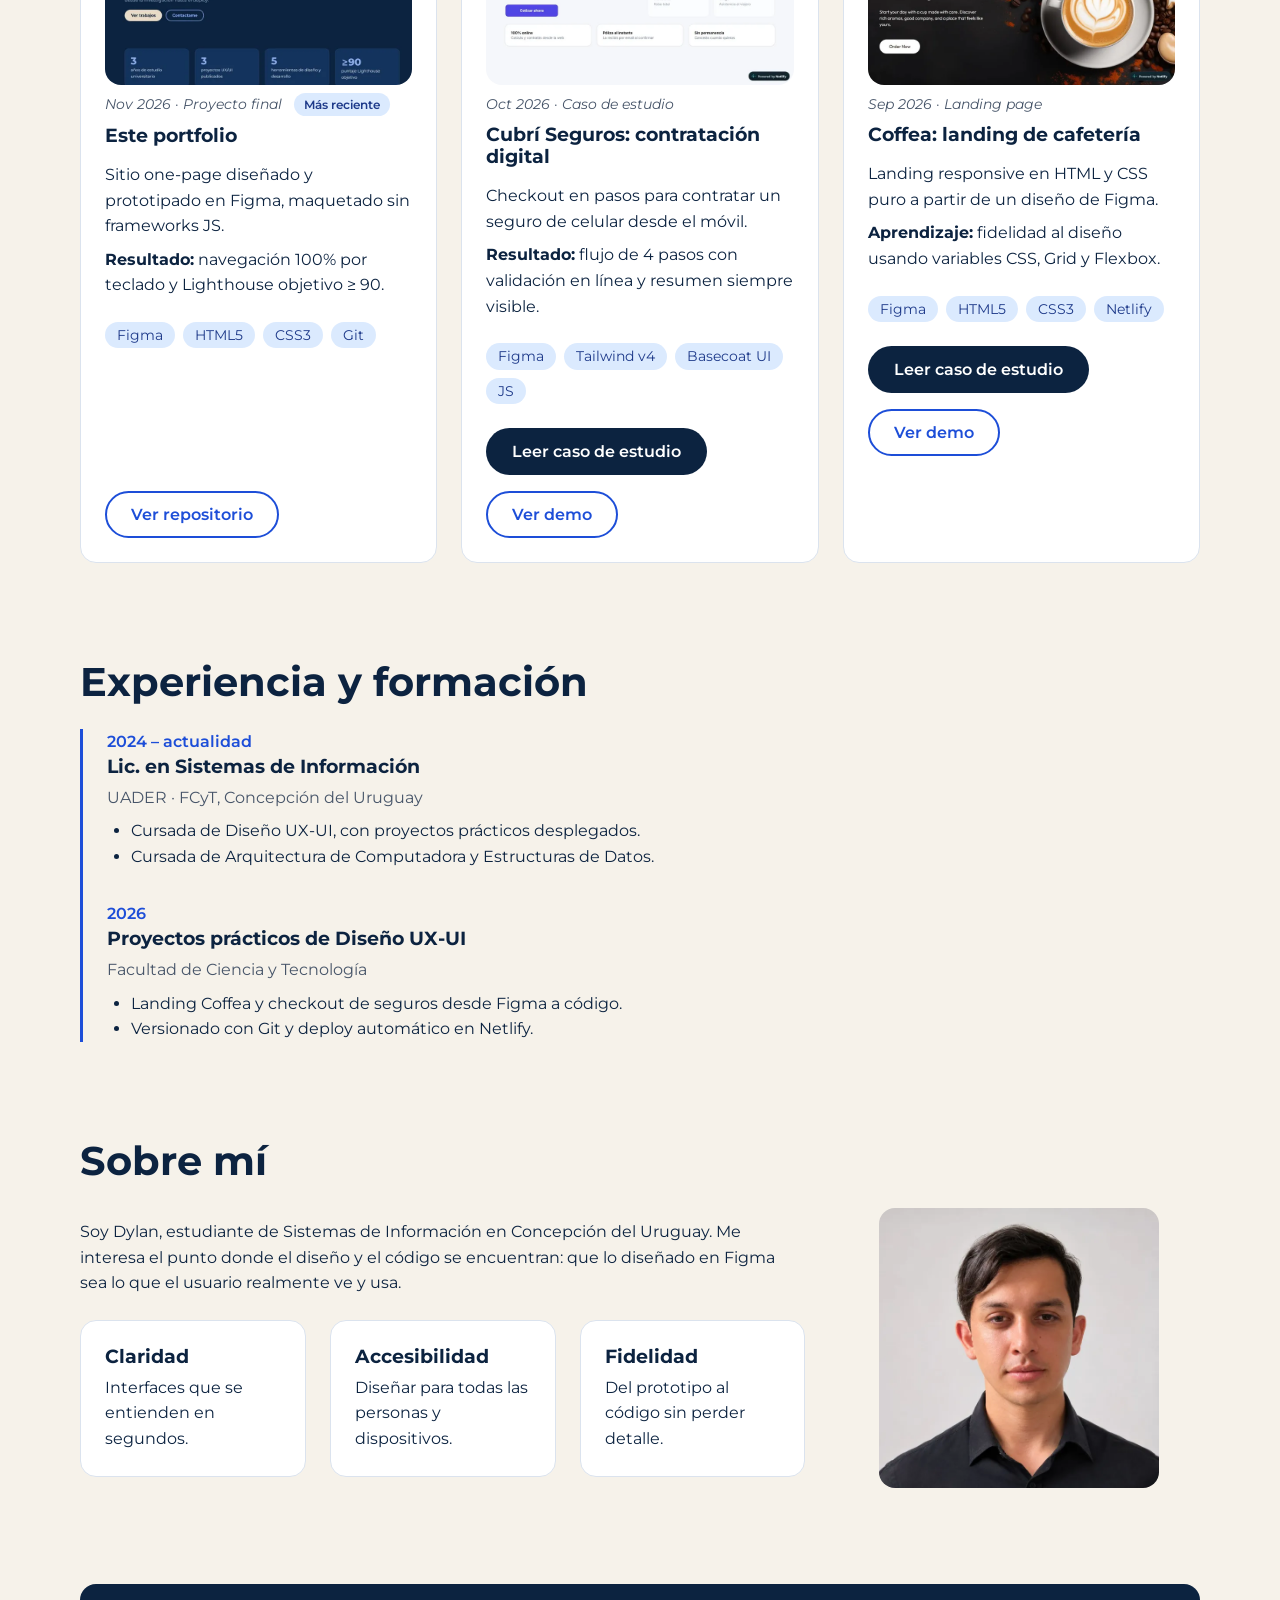
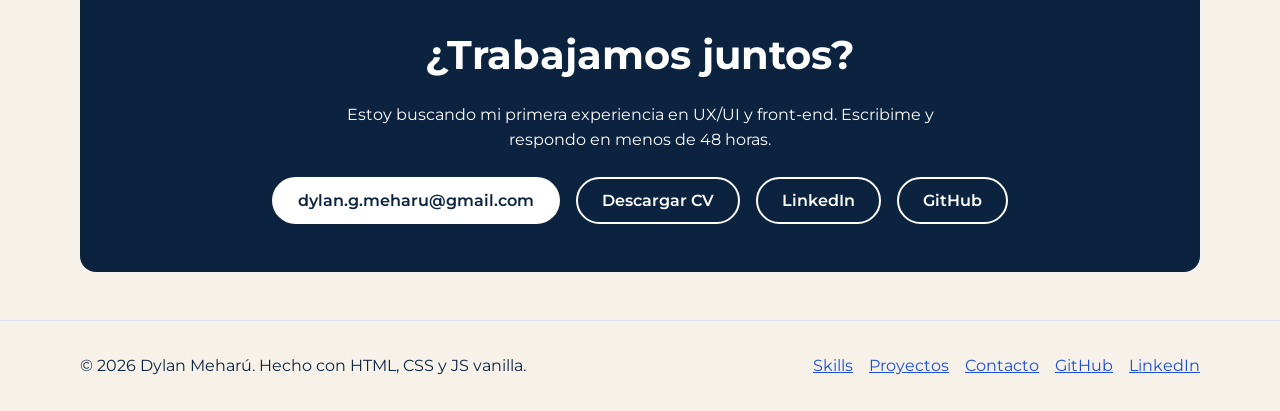
==== commit 7c605086: "feat: add project screenshots optimize to WebP restructure assets/" ====
--- a/index.html
+++ b/index.html
@@ -44,7 +44,6 @@
           <li><a href="#projects">Proyectos</a></li>
           <li><a href="#experience">Formación</a></li>
           <li><a href="#about">Sobre mí</a></li>
-          <li><a href="https://github.com/meharudylan" target="_blank" rel="noopener noreferrer">GitHub</a></li>
           <li><button class="theme-btn" type="button" aria-pressed="true" aria-label="Cambiar a modo claro">◐</button>
           </li>
           <li><a class="btn btn-primary" href="#contact">Contacto</a></li>
@@ -126,9 +125,8 @@
       <p class="section-intro">Ordenados del más reciente al más antiguo.</p>
       <div class="grid cols-3">
         <article class="card project">
-          <div class="mock mock-c" role="img" aria-label="Mockup de este portfolio: hero con título grande y tarjetas">
-            <span></span><span></span><span></span>
-          </div>
+          <img src="assets/img/portfolio.webp" width="800" height="500" loading="lazy"
+            alt="Captura del portfolio de Dylan Meharú: hero con título grande y tarjetas de highlights">
           <p class="meta"><time datetime="2026-11">Nov 2026</time> · Proyecto final <span class="badge-new">Más
               reciente</span></p>
           <h3>Este portfolio</h3>
@@ -144,9 +142,8 @@
             rel="noopener noreferrer">Ver repositorio</a>
         </article>
         <article class="card project">
-          <div class="mock" role="img" aria-label="Mockup del checkout de Cubrí Seguros: pasos y resumen de pago">
-            <span></span><span></span><span></span>
-          </div>
+          <img src="assets/img/cubri.webp" width="800" height="500" loading="lazy"
+            alt="Captura de Cubrí Seguros: hero con selector de tipo de seguro y botón cotizar ahora">
           <p class="meta"><time datetime="2026-10">Oct 2026</time> · Caso de estudio</p>
           <h3>Cubrí Seguros: contratación digital</h3>
           <p>Checkout en pasos para contratar un seguro de celular desde el móvil.</p>
@@ -162,10 +159,8 @@
               rel="noopener noreferrer">Ver demo</a></div>
         </article>
         <article class="card project">
-          <div class="mock mock-b" role="img"
-            aria-label="Mockup de la landing Coffea: portada con imagen de café y botón de pedido">
-            <span></span><span></span><span></span>
-          </div>
+          <img src="assets/img/coffea.webp" width="800" height="500" loading="lazy"
+            alt="Captura de Coffea: landing de cafetería con imagen de café y botón Order Now">
           <p class="meta"><time datetime="2026-09">Sep 2026</time> · Landing page</p>
           <h3>Coffea: landing de cafetería</h3>
           <p>Landing responsive en HTML y CSS puro a partir de un diseño de Figma.</p>
@@ -237,6 +232,7 @@
         <p>Estoy buscando mi primera experiencia en UX/UI y front-end. Escribime y respondo en menos de 48 horas.</p>
         <div class="actions">
           <a class="btn btn-light" href="mailto:dylan.g.meharu@gmail.com">dylan.g.meharu@gmail.com</a>
+          <a class="btn btn-outline" href="cv.pdf" download="CV_Dylan_Meharu.pdf">Descargar CV</a>
           <a class="btn btn-outline" href="https://www.linkedin.com/in/dylan-meharu-67aa97449/" target="_blank"
             rel="noopener noreferrer">LinkedIn</a>
           <a class="btn btn-outline" href="https://github.com/meharudylan" target="_blank"
--- a/styles.css
+++ b/styles.css
@@ -344,30 +344,7 @@
   font-weight: 600
 }
 
-.mock {
-  aspect-ratio: 16/10;
-  border-radius: 12px;
-  background: var(--tag-bg);
-  display: grid;
-  place-content: center;
-  gap: 8px;
-  padding: var(--s2)
-}
-
-.mock span {
-  display: block;
-  height: 12px;
-  width: 140px;
-  background: var(--surface);
-  opacity: .8;
-  border-radius: 6px
-}
-
-.mock span:first-child {
-  width: 90px;
-  height: 20px
-}
-
+/* .mock styles removed — replaced by real project screenshots */
 .timeline {
   border-left: 3px solid var(--secondary);
   padding-left: var(--s3);
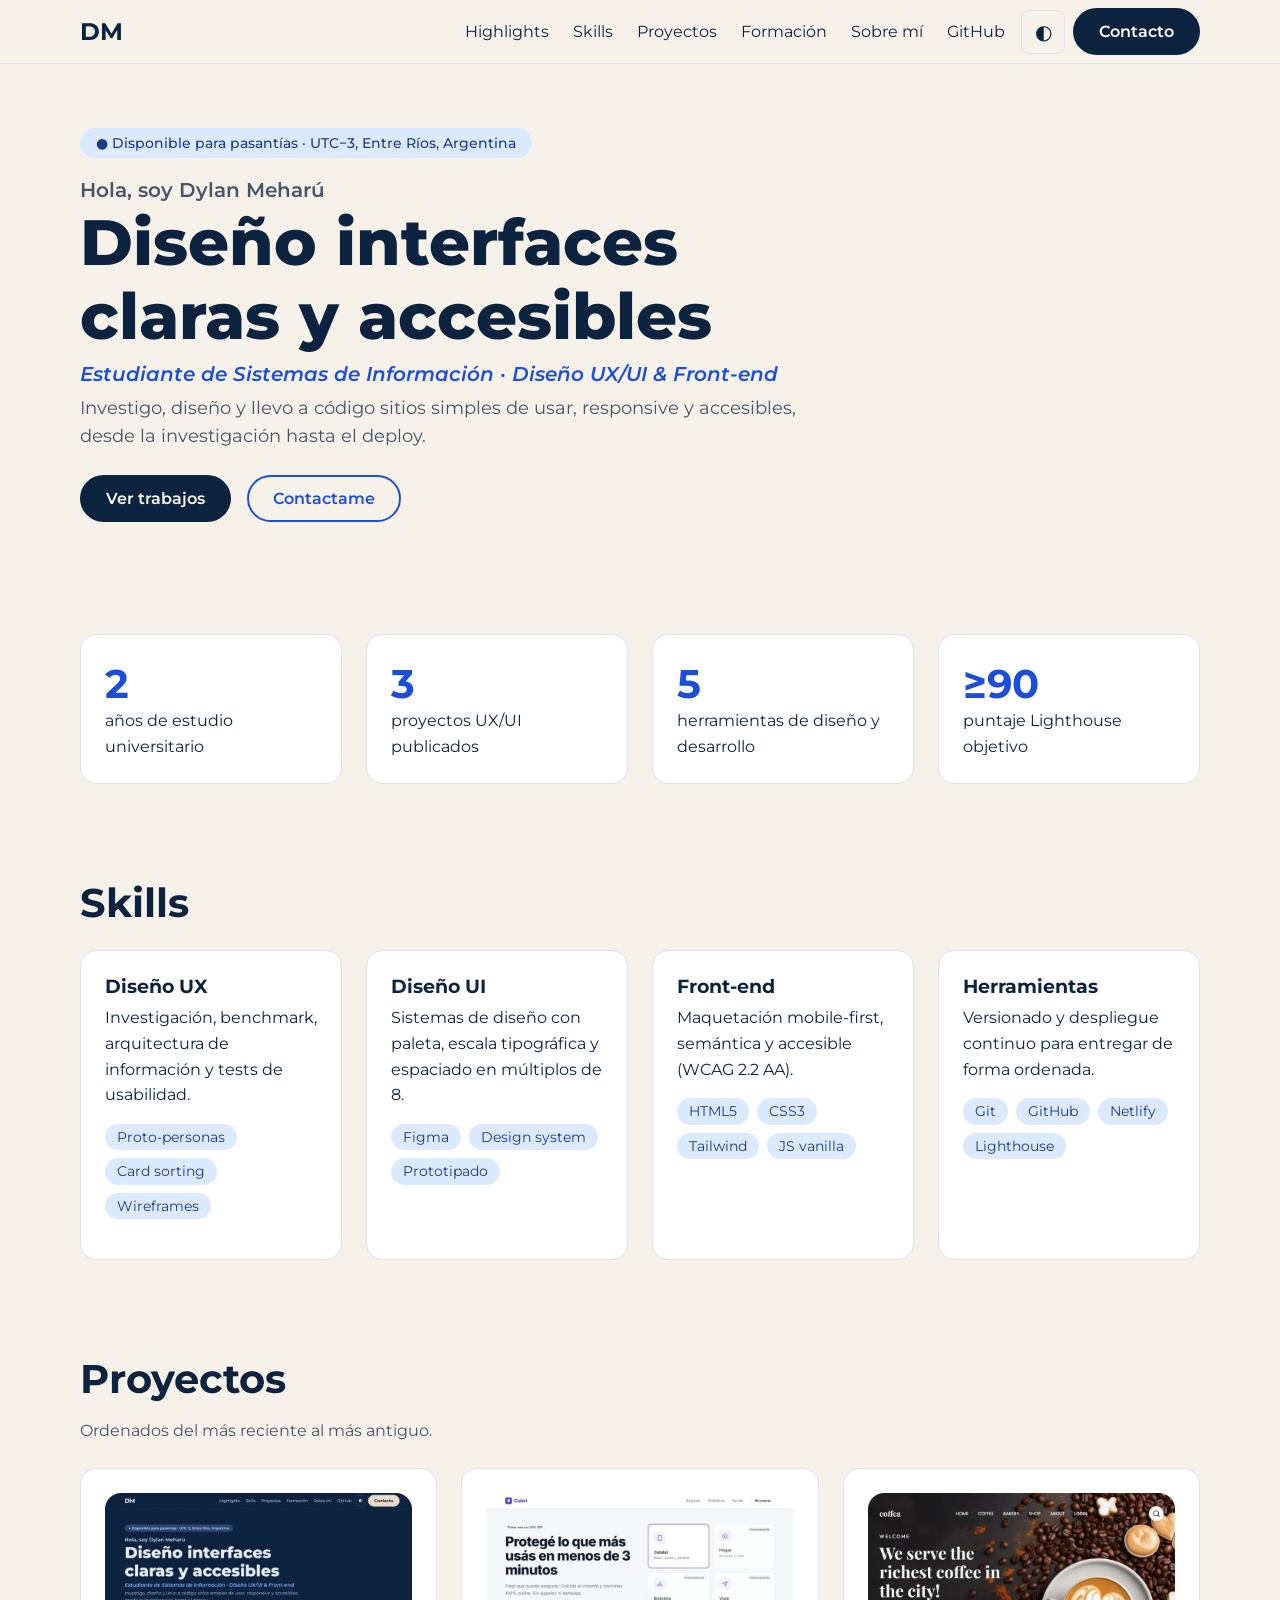
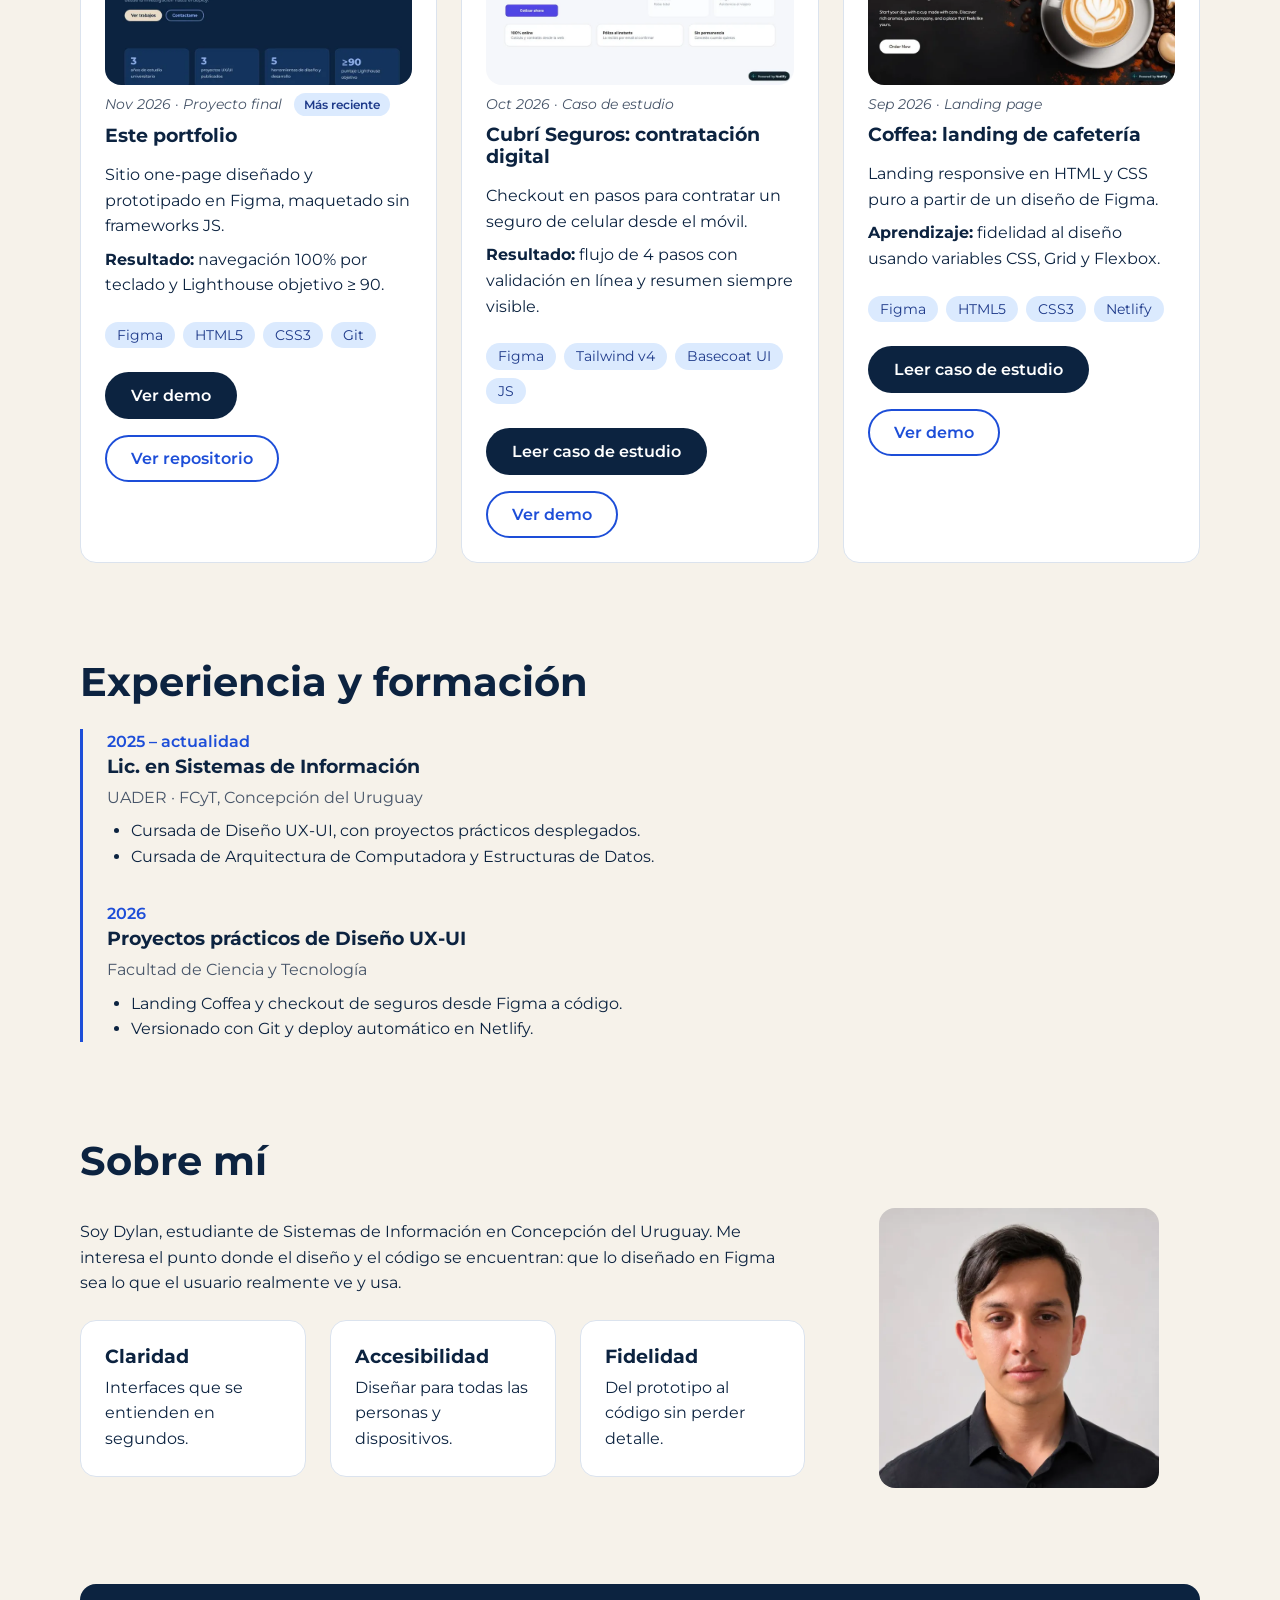
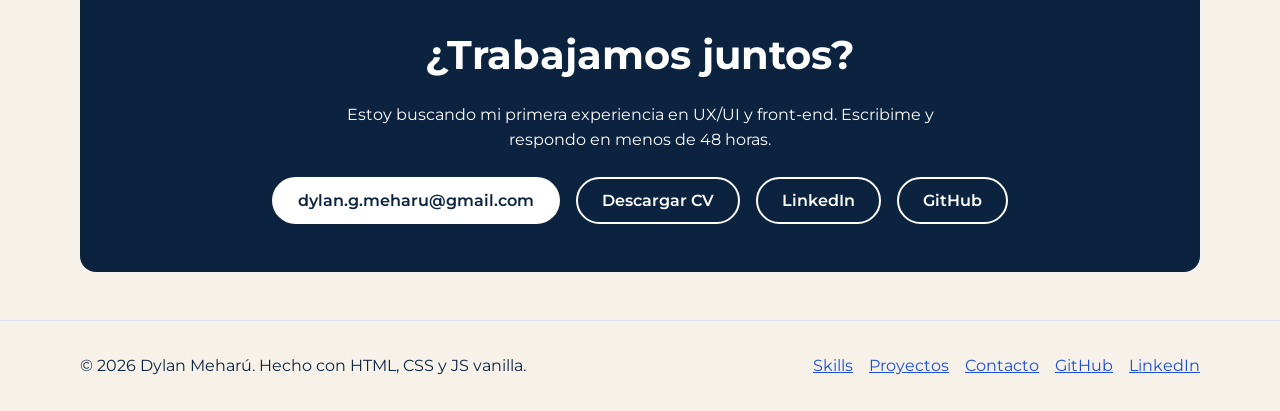
==== commit 1dcd25cb: "feat: add 404 page, live Netlify link, Lighthouse audit, and organize assets" ====
--- a/index.html
+++ b/index.html
@@ -11,7 +11,7 @@
   <meta property="og:title" content="Dylan Meharú · Diseño UX/UI y Front-end">
   <meta property="og:description" content="Casos de estudio de UX/UI y maquetación front-end accesible.">
   <meta property="og:type" content="website">
-  <meta property="og:image" content="og-image.png">
+  <meta property="og:image" content="assets/docs/portfolio.webp">
   <link rel="icon"
     href="data:image/svg+xml,%3Csvg xmlns='http://www.w3.org/2000/svg' viewBox='0 0 32 32'%3E%3Crect width='32' height='32' rx='8' fill='%230c2340'/%3E%3Ctext x='16' y='22' font-size='16' font-family='sans-serif' font-weight='700' text-anchor='middle' fill='%23e8dcc8'%3EDM%3C/text%3E%3C/svg%3E">
   <link rel="preconnect" href="https://fonts.googleapis.com">
@@ -44,6 +44,7 @@
           <li><a href="#projects">Proyectos</a></li>
           <li><a href="#experience">Formación</a></li>
           <li><a href="#about">Sobre mí</a></li>
+          <li><a href="https://github.com/meharudylan" target="_blank" rel="noopener noreferrer">GitHub</a></li>
           <li><button class="theme-btn" type="button" aria-pressed="true" aria-label="Cambiar a modo claro">◐</button>
           </li>
           <li><a class="btn btn-primary" href="#contact">Contacto</a></li>
@@ -69,7 +70,7 @@
     <section id="metrics" class="container" aria-labelledby="h-metrics">
       <h2 id="h-metrics" class="sr-only">Highlights</h2>
       <ul class="grid metrics">
-        <li class="card"><span class="num">3</span><span>años de estudio universitario</span></li>
+        <li class="card"><span class="num">2</span><span>años de estudio universitario</span></li>
         <li class="card"><span class="num">3</span><span>proyectos UX/UI publicados</span></li>
         <li class="card"><span class="num">5</span><span>herramientas de diseño y desarrollo</span></li>
         <li class="card"><span class="num">≥90</span><span>puntaje Lighthouse objetivo</span></li>
@@ -138,8 +139,9 @@
             <li>CSS3</li>
             <li>Git</li>
           </ul>
-          <a class="btn btn-secondary" href="https://github.com/meharudylan" target="_blank"
-            rel="noopener noreferrer">Ver repositorio</a>
+          <div class="actions"><a class="btn btn-primary" href="https://portfolio-dylangmeharu.netlify.app/" target="_blank"
+              rel="noopener noreferrer">Ver demo</a><a class="btn btn-secondary"
+              href="https://github.com/meharudylan/Portfolio" target="_blank" rel="noopener noreferrer">Ver repositorio</a></div>
         </article>
         <article class="card project">
           <img src="assets/img/cubri.webp" width="800" height="500" loading="lazy"
@@ -181,7 +183,7 @@
     <section id="experience" class="container" aria-labelledby="h-exp">
       <h2 id="h-exp">Experiencia y formación</h2>
       <ol class="timeline">
-        <li><span class="period">2024 – actualidad</span>
+        <li><span class="period">2025 – actualidad</span>
           <h3>Lic. en Sistemas de Información</h3>
           <p class="org">UADER · FCyT, Concepción del Uruguay</p>
           <ul>
@@ -221,7 +223,7 @@
             </article>
           </div>
         </div>
-        <img src="retrato.webp" width="320" height="320" loading="lazy"
+        <img src="assets/img/retrato.webp" width="320" height="320" loading="lazy"
           alt="Retrato de Dylan Meharú, de frente, con camisa negra y fondo gris claro">
       </div>
     </section>
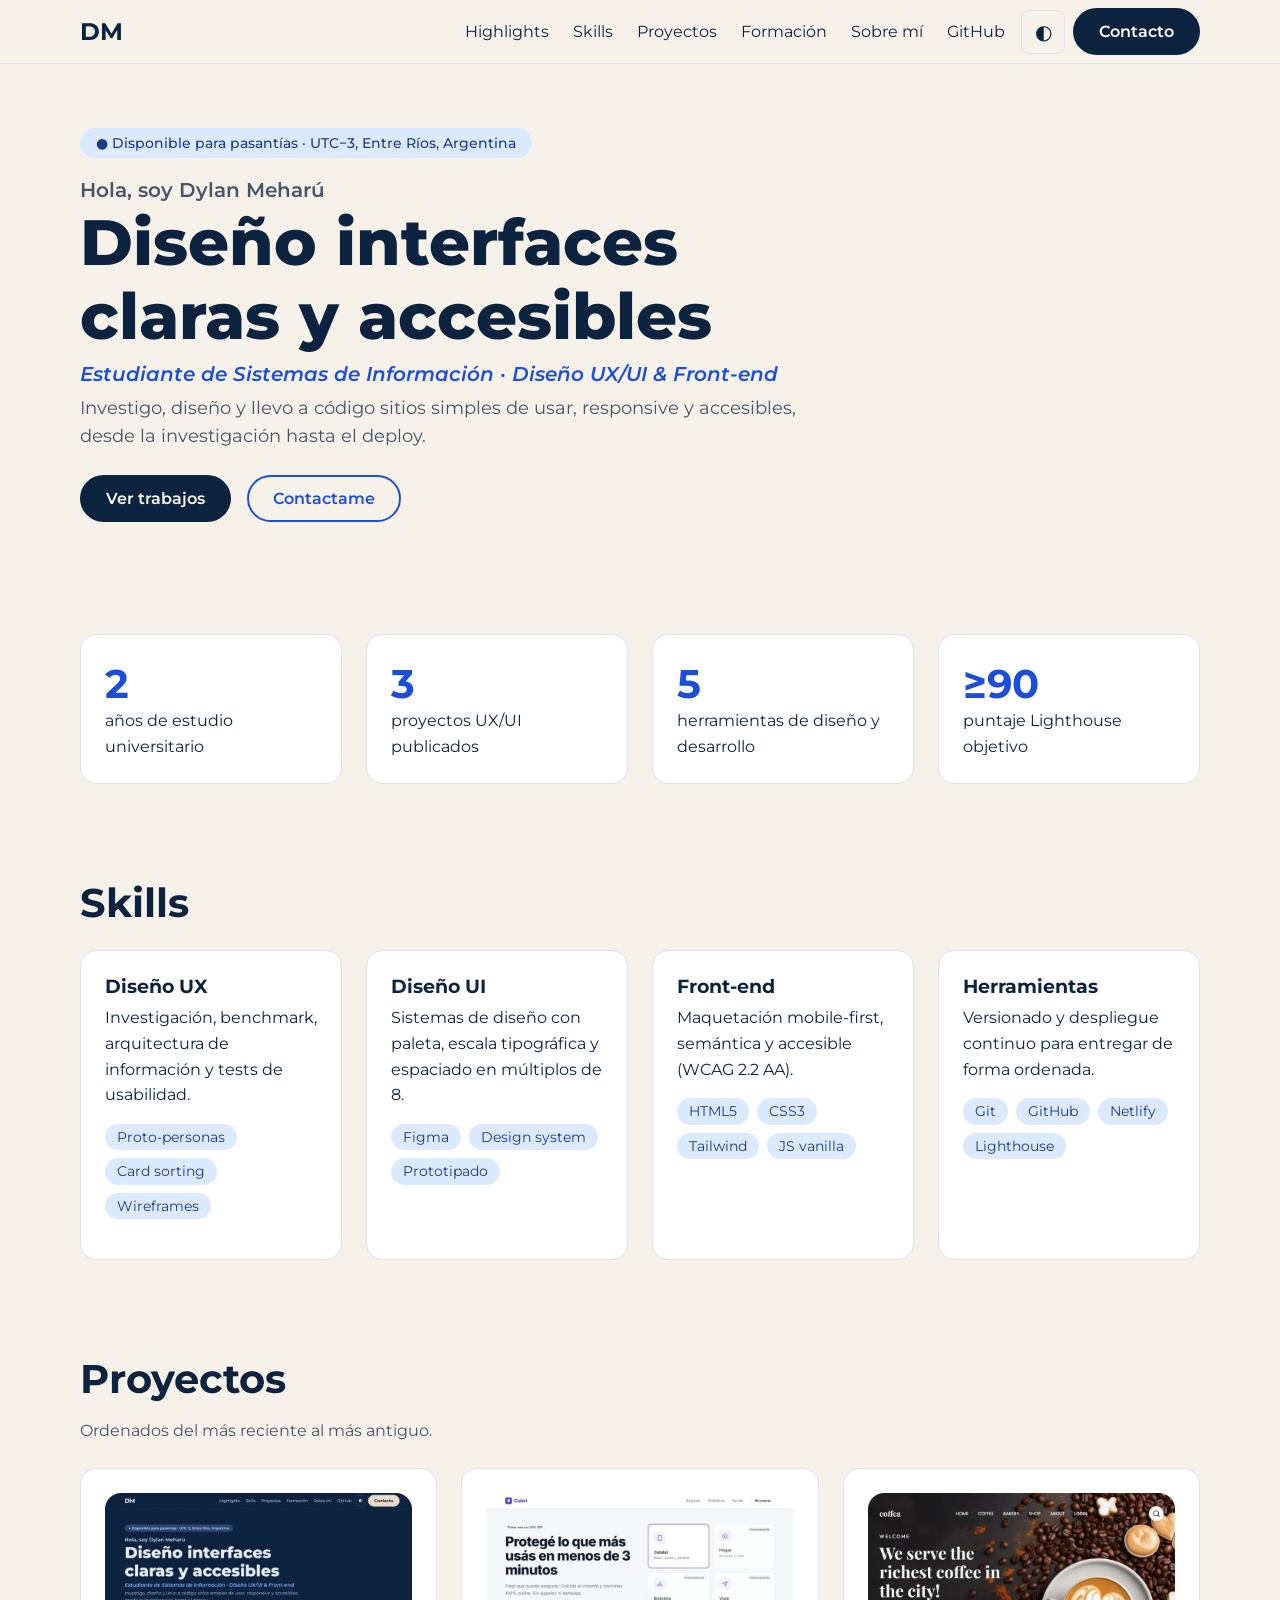
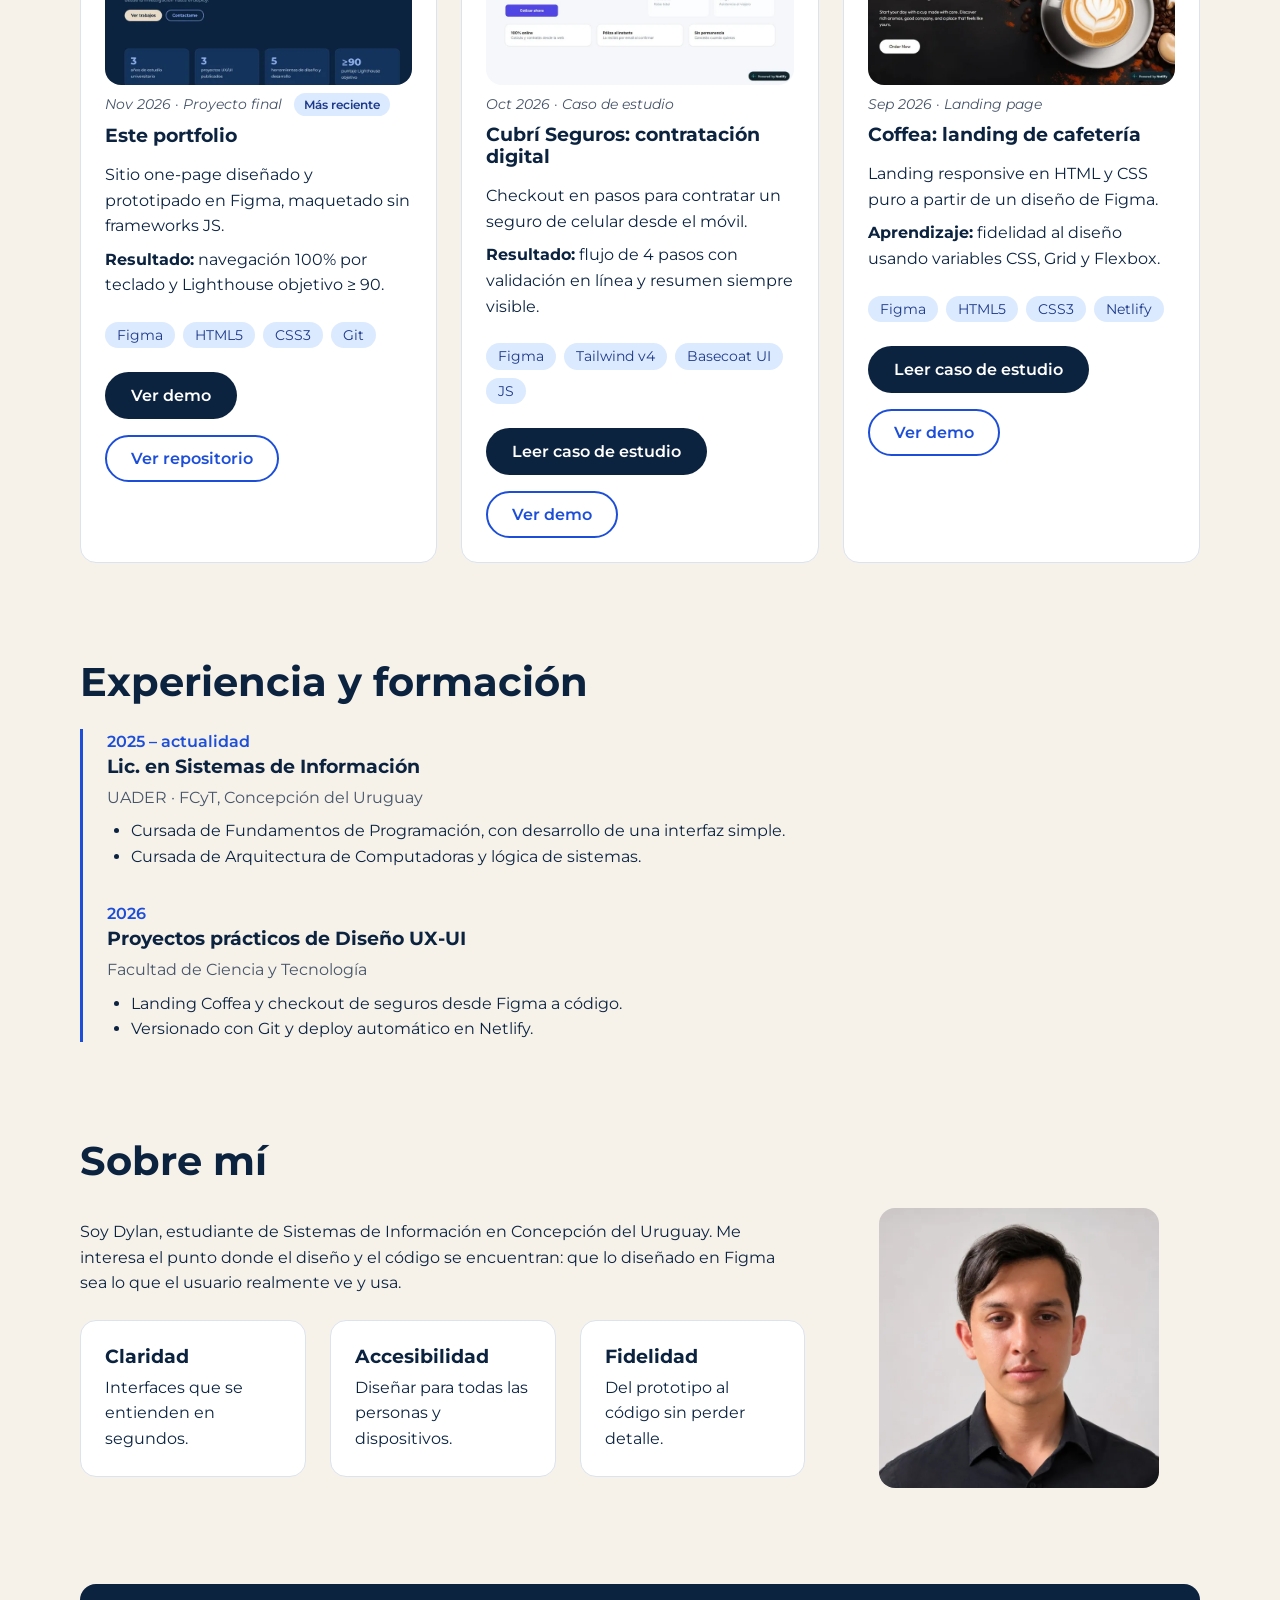
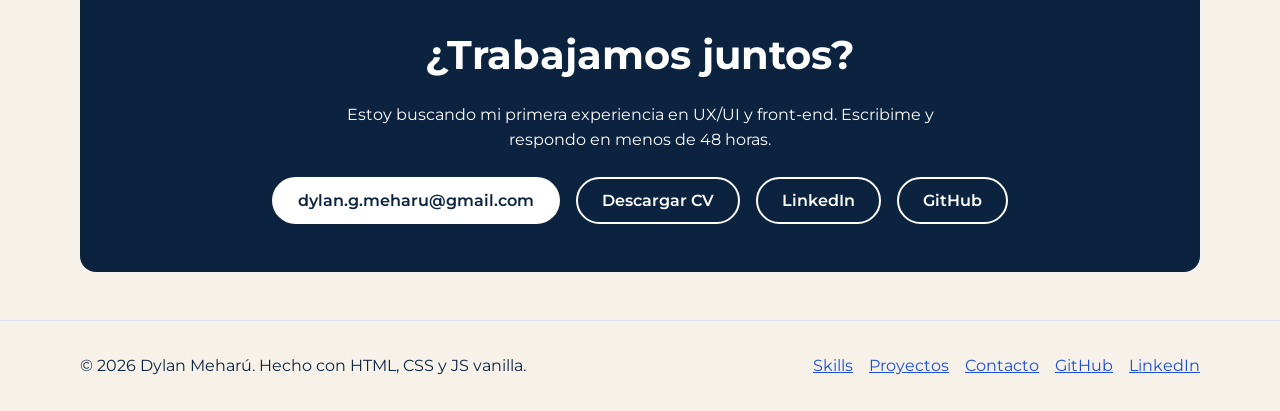
==== commit 13acec0f: "fix: update academic timeline with programming fundamentals and computer architecture" ====
--- a/index.html
+++ b/index.html
@@ -11,7 +11,11 @@
   <meta property="og:title" content="Dylan Meharú · Diseño UX/UI y Front-end">
   <meta property="og:description" content="Casos de estudio de UX/UI y maquetación front-end accesible.">
   <meta property="og:type" content="website">
-  <meta property="og:image" content="assets/docs/portfolio.webp">
+  <meta property="og:url" content="https://portfolio-dylangmeharu.netlify.app/">
+  <meta property="og:image" content="https://portfolio-dylangmeharu.netlify.app/assets/docs/og-image.png">
+  <meta property="og:image:width" content="1200">
+  <meta property="og:image:height" content="630">
+  <meta property="og:image:alt" content="Dylan Meharú: Diseño interfaces claras y accesibles. UX/UI y Front-end.">
   <link rel="icon"
     href="data:image/svg+xml,%3Csvg xmlns='http://www.w3.org/2000/svg' viewBox='0 0 32 32'%3E%3Crect width='32' height='32' rx='8' fill='%230c2340'/%3E%3Ctext x='16' y='22' font-size='16' font-family='sans-serif' font-weight='700' text-anchor='middle' fill='%23e8dcc8'%3EDM%3C/text%3E%3C/svg%3E">
   <link rel="preconnect" href="https://fonts.googleapis.com">
@@ -139,9 +143,10 @@
             <li>CSS3</li>
             <li>Git</li>
           </ul>
-          <div class="actions"><a class="btn btn-primary" href="https://portfolio-dylangmeharu.netlify.app/" target="_blank"
-              rel="noopener noreferrer">Ver demo</a><a class="btn btn-secondary"
-              href="https://github.com/meharudylan/Portfolio" target="_blank" rel="noopener noreferrer">Ver repositorio</a></div>
+          <div class="actions"><a class="btn btn-primary" href="https://portfolio-dylangmeharu.netlify.app/"
+              target="_blank" rel="noopener noreferrer">Ver demo</a><a class="btn btn-secondary"
+              href="https://github.com/meharudylan/Portfolio" target="_blank" rel="noopener noreferrer">Ver
+              repositorio</a></div>
         </article>
         <article class="card project">
           <img src="assets/img/cubri.webp" width="800" height="500" loading="lazy"
@@ -187,8 +192,8 @@
           <h3>Lic. en Sistemas de Información</h3>
           <p class="org">UADER · FCyT, Concepción del Uruguay</p>
           <ul>
-            <li>Cursada de Diseño UX-UI, con proyectos prácticos desplegados.</li>
-            <li>Cursada de Arquitectura de Computadora y Estructuras de Datos.</li>
+            <li>Cursada de Fundamentos de Programación, con desarrollo de una interfaz simple.</li>
+            <li>Cursada de Arquitectura de Computadoras y lógica de sistemas.</li>
           </ul>
         </li>
         <li><span class="period">2026</span>
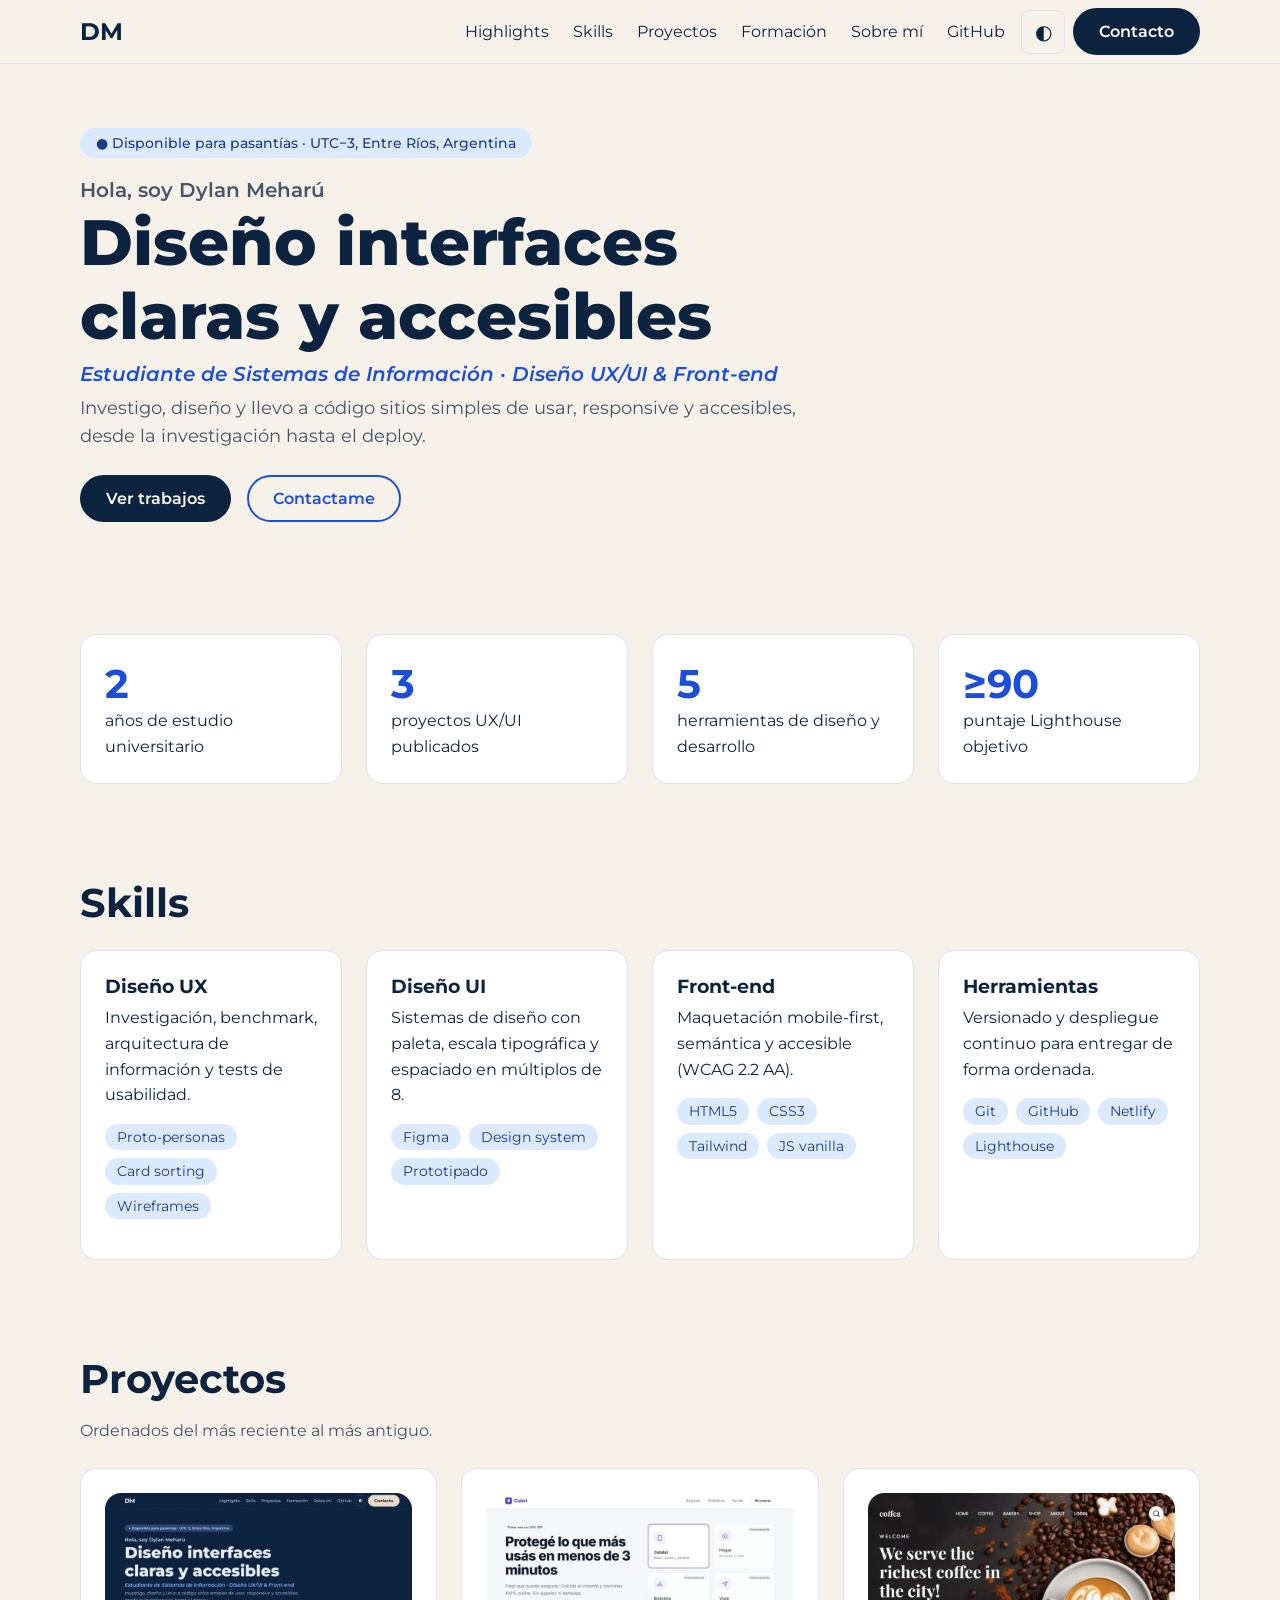
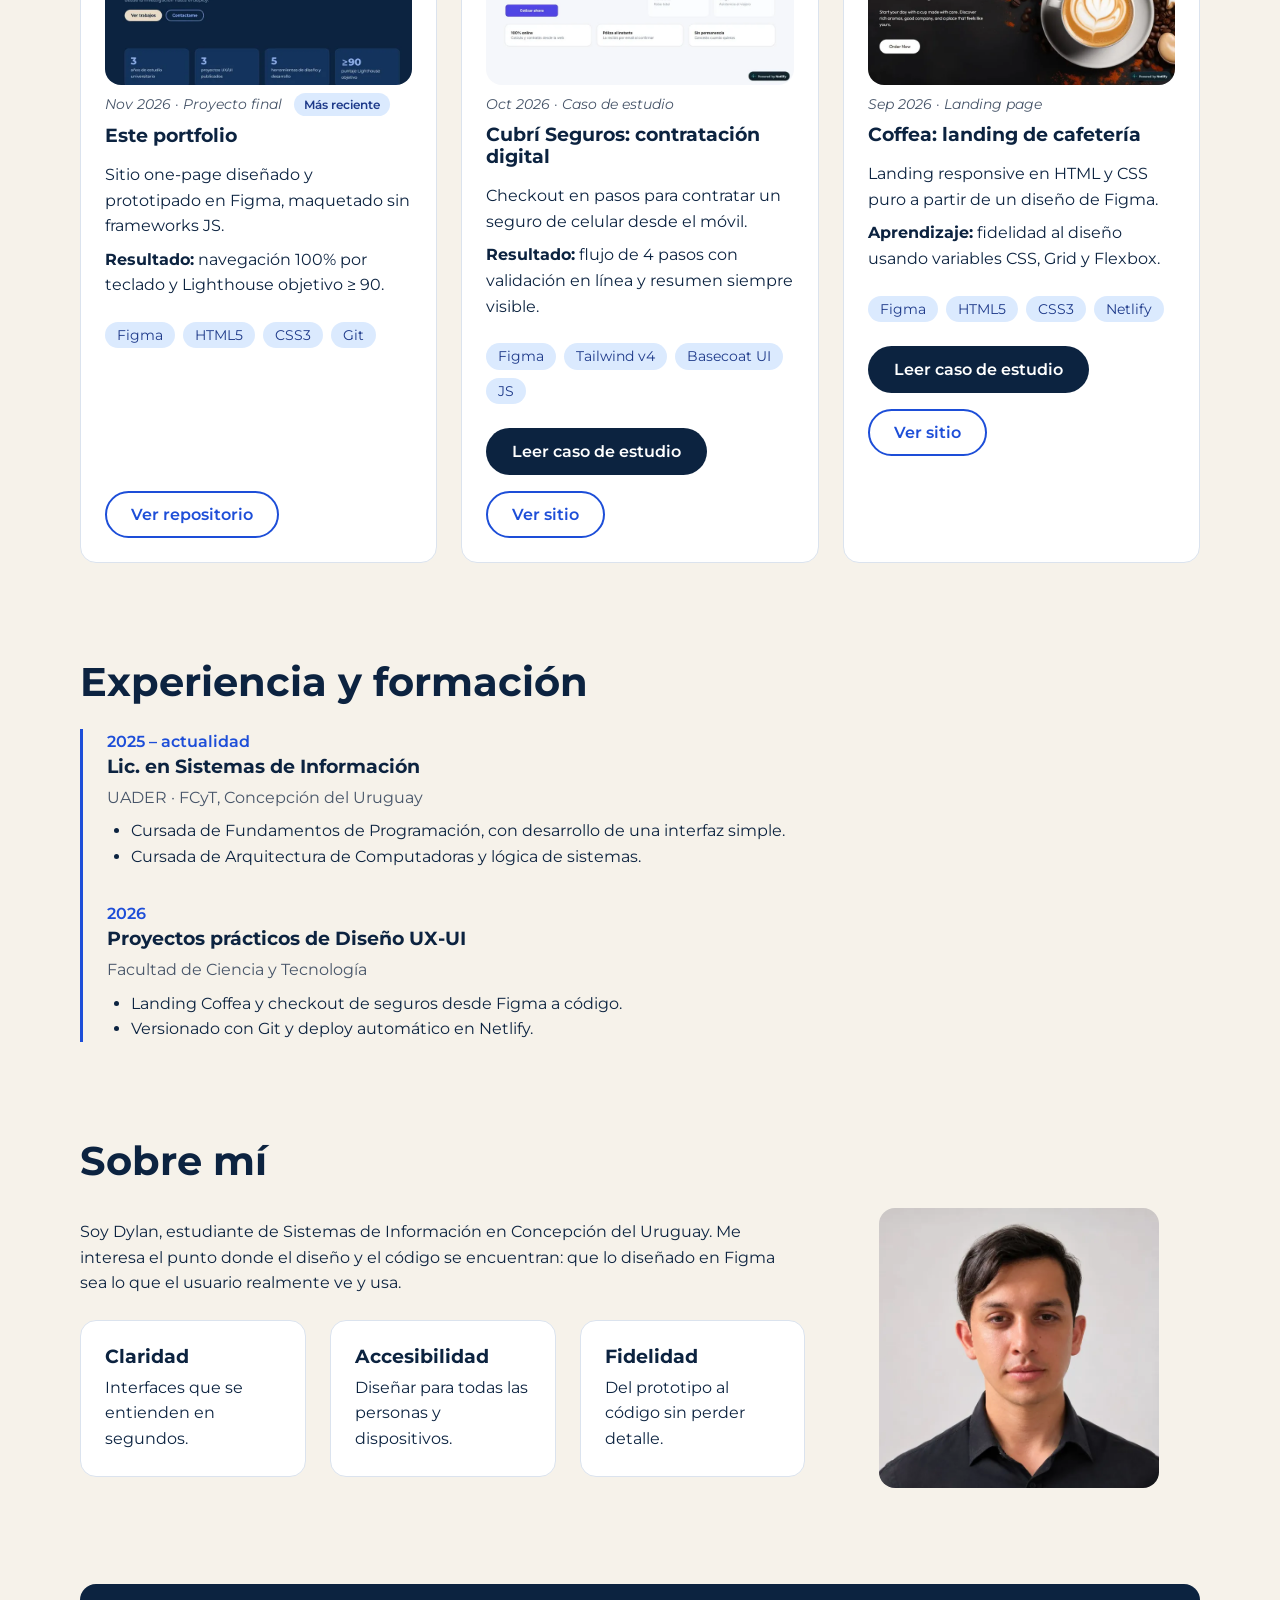
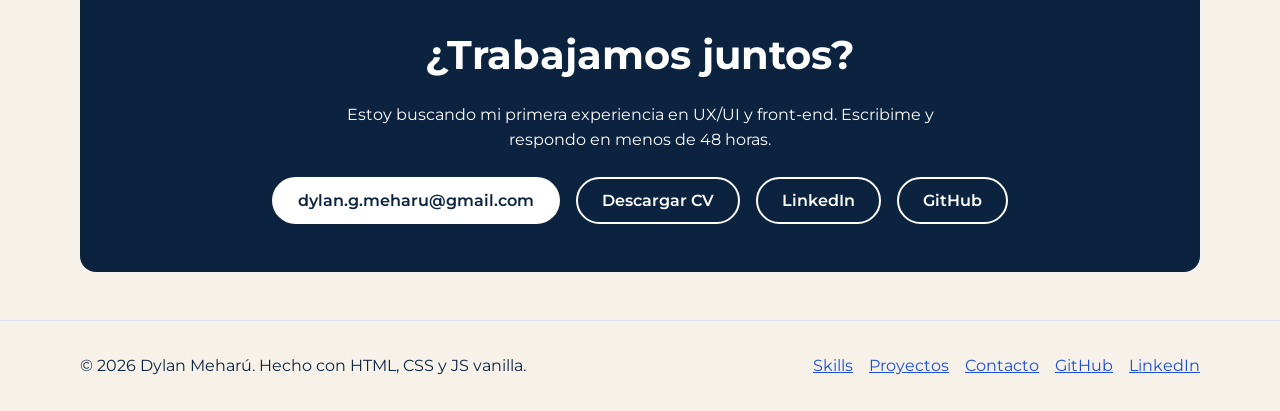
==== commit b391ec63: "fix: update action button labels from demo to site and remove redundant demo link on portfolio card" ====
--- a/index.html
+++ b/index.html
@@ -143,10 +143,8 @@
             <li>CSS3</li>
             <li>Git</li>
           </ul>
-          <div class="actions"><a class="btn btn-primary" href="https://portfolio-dylangmeharu.netlify.app/"
-              target="_blank" rel="noopener noreferrer">Ver demo</a><a class="btn btn-secondary"
-              href="https://github.com/meharudylan/Portfolio" target="_blank" rel="noopener noreferrer">Ver
-              repositorio</a></div>
+          <a class="btn btn-secondary" href="https://github.com/meharudylan/Portfolio" target="_blank"
+            rel="noopener noreferrer">Ver repositorio</a>
         </article>
         <article class="card project">
           <img src="assets/img/cubri.webp" width="800" height="500" loading="lazy"
@@ -163,7 +161,7 @@
           </ul>
           <div class="actions"><button class="btn btn-primary" data-open="case">Leer caso de estudio</button><a
               class="btn btn-secondary" href="https://seguroscubri.netlify.app/" target="_blank"
-              rel="noopener noreferrer">Ver demo</a></div>
+              rel="noopener noreferrer">Ver sitio</a></div>
         </article>
         <article class="card project">
           <img src="assets/img/coffea.webp" width="800" height="500" loading="lazy"
@@ -180,7 +178,7 @@
           </ul>
           <div class="actions"><button class="btn btn-primary" data-open="case-coffea">Leer caso de estudio</button><a
               class="btn btn-secondary" href="https://coffea-landing.netlify.app/" target="_blank"
-              rel="noopener noreferrer">Ver demo</a></div>
+              rel="noopener noreferrer">Ver sitio</a></div>
         </article>
       </div>
     </section>
